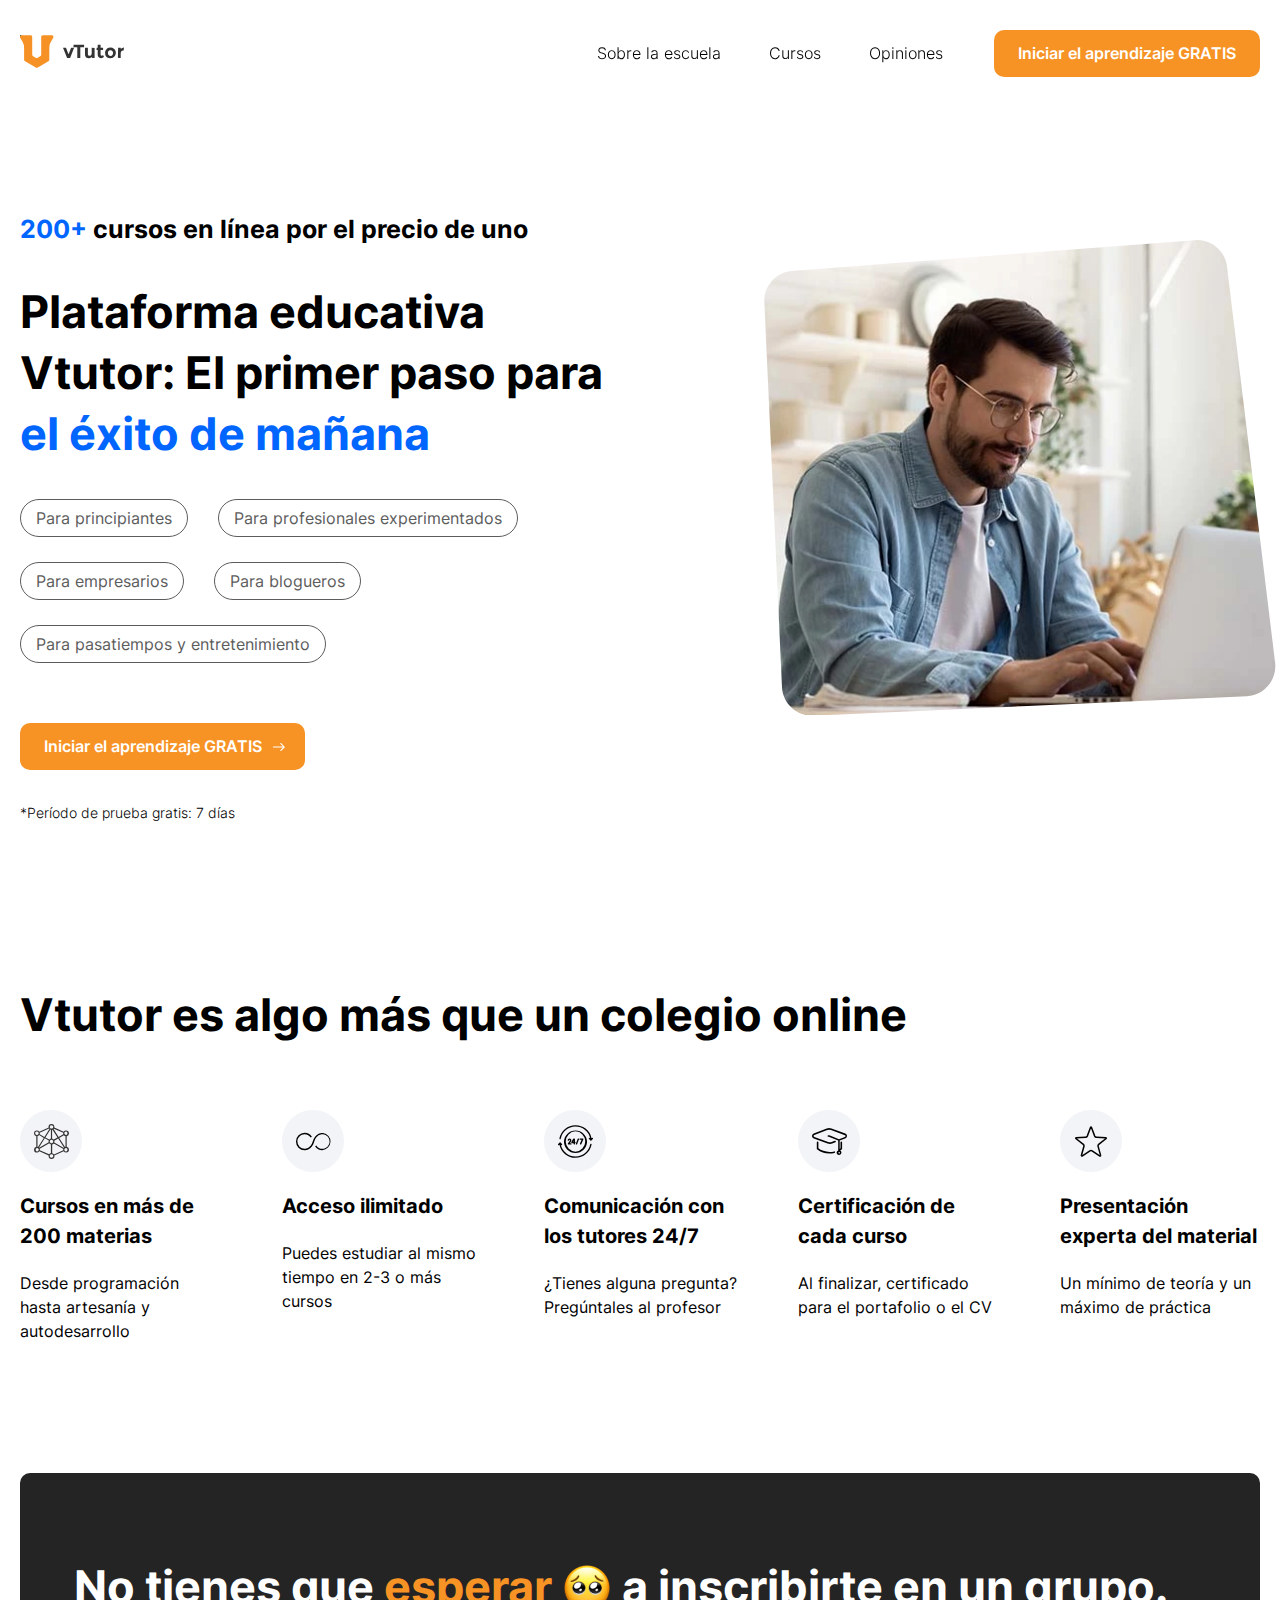
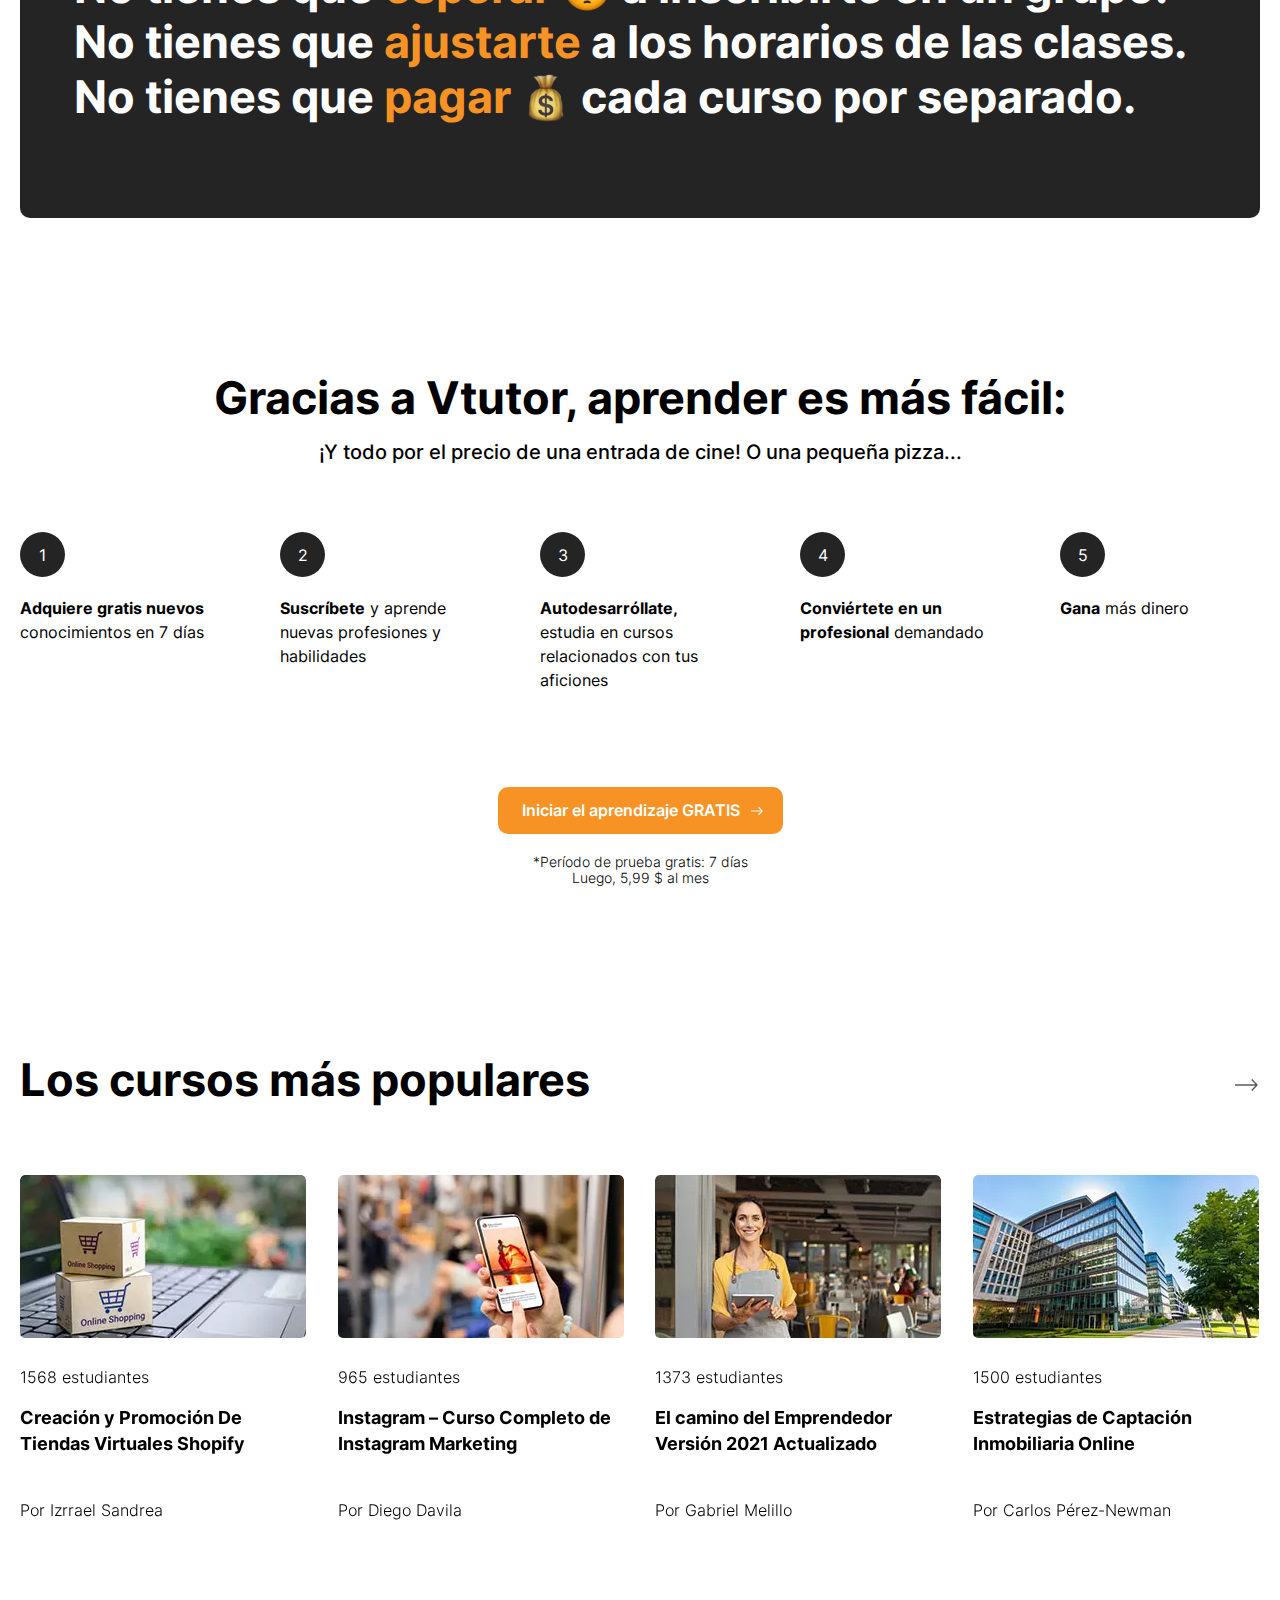
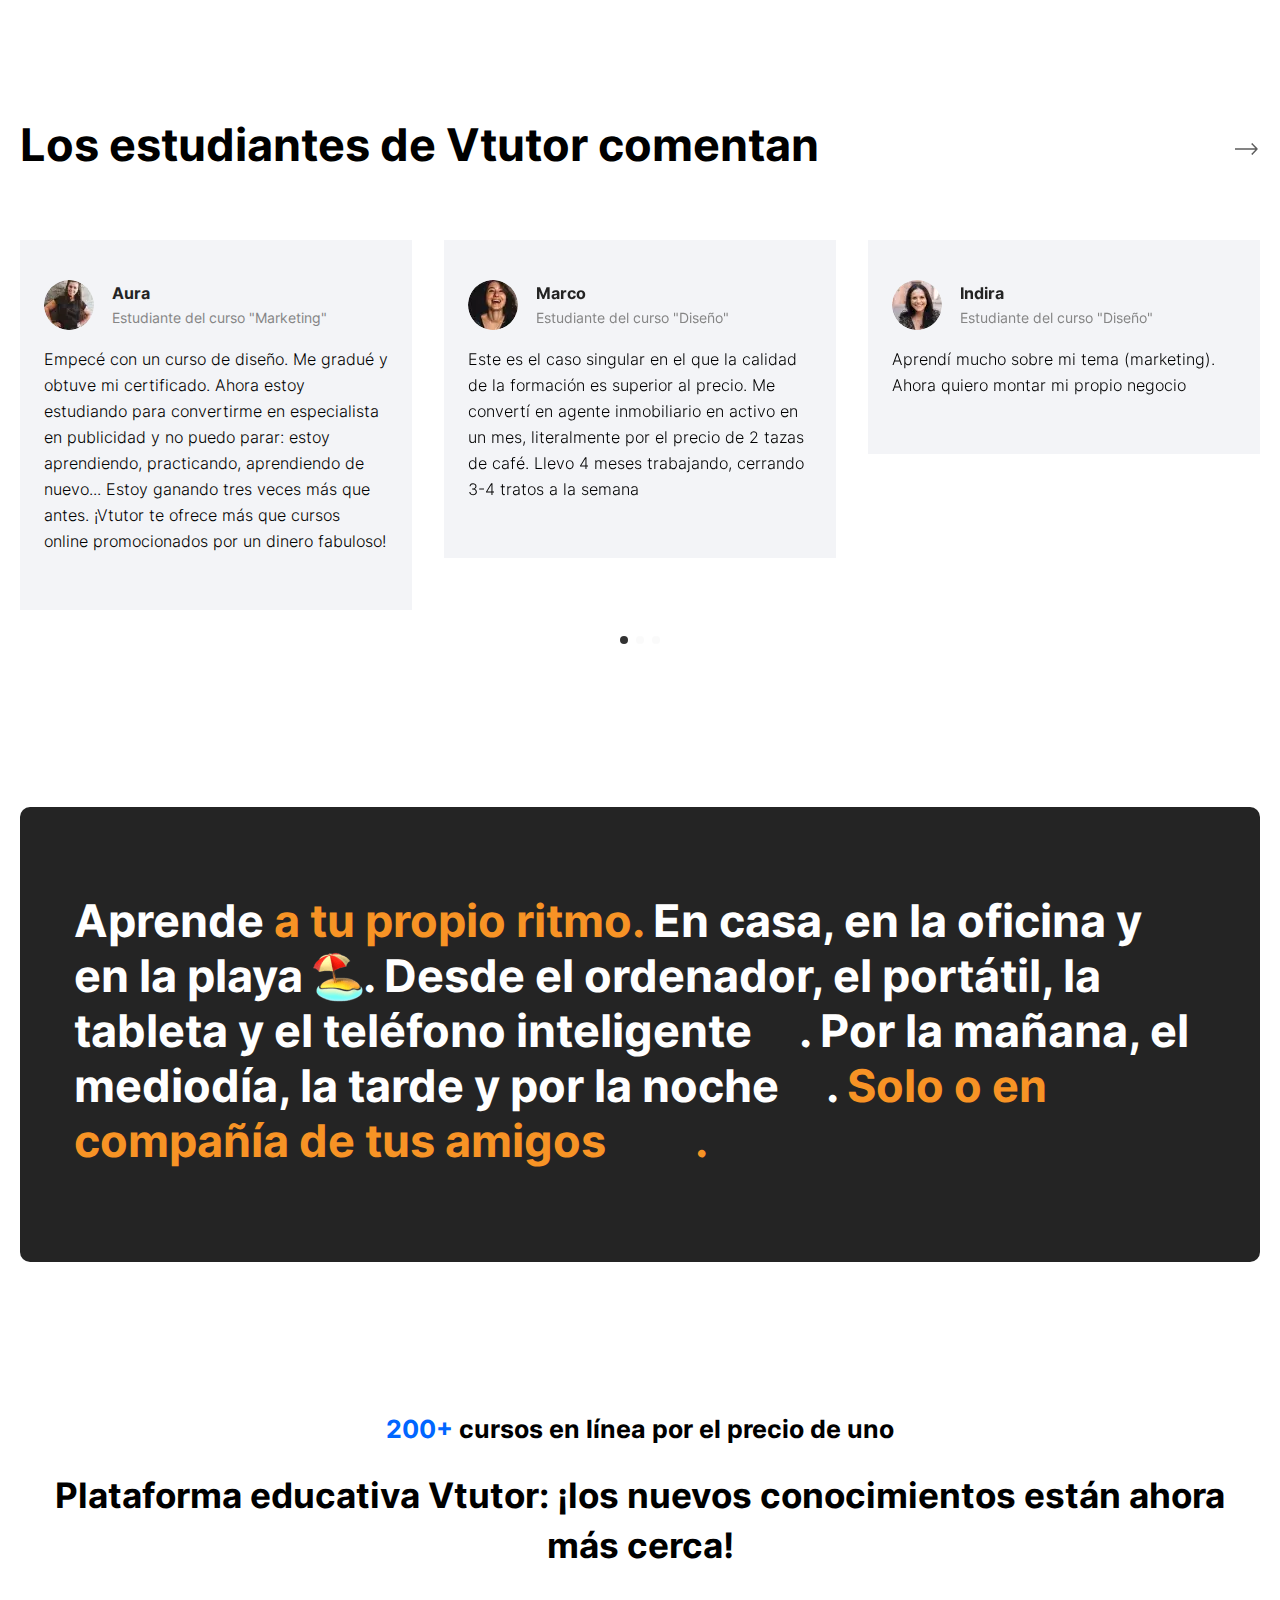
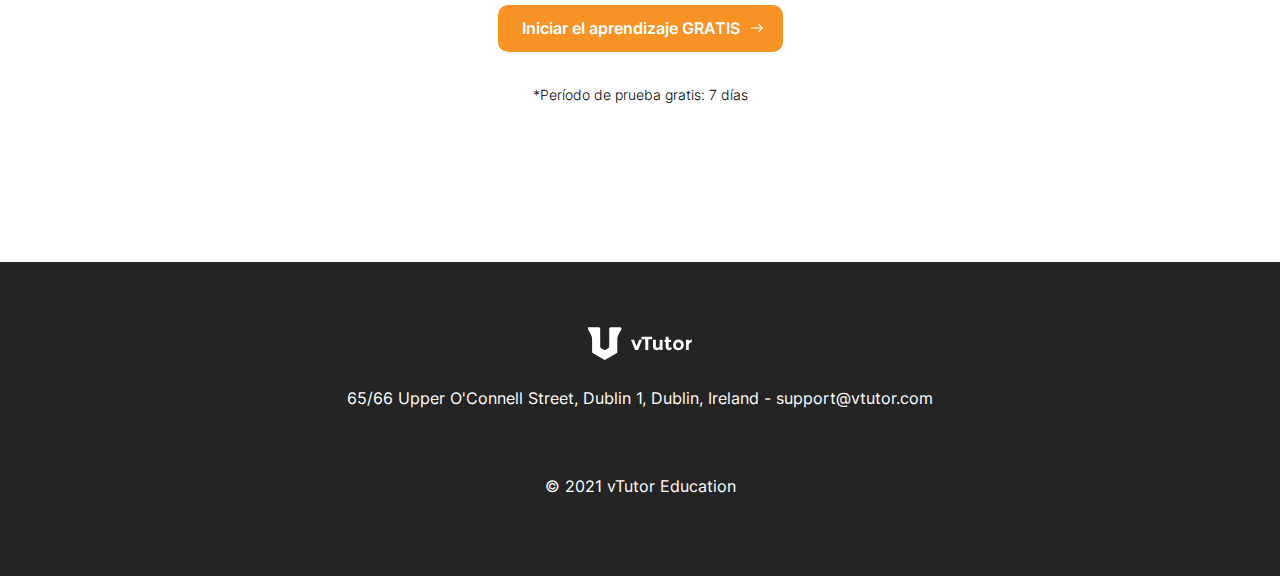
==== 2/index.html @ 97c4e92e "Landing page 2" ====
<!DOCTYPE html>
<html lang="es">

<head>
	<meta charset="UTF-8">
	<meta http-equiv="X-UA-Compatible" content="IE=edge">
	<meta name="viewport" content="width=device-width,initial-scale=1">
	<title>vTutor</title>
	<link rel="stylesheet" href="css/style.css">
</head>

<body>

	<!-- .page-header -->
	<header class="page-header">

		<div class="page-header__container container">

			<nav class="page-nav">

				<a href="/" aria-current="page">
					<svg version="1.1" id="Слой_1" xmlns="http://www.w3.org/2000/svg" x="0" y="0" viewBox="0 0 104 33"
						xml:space="preserve" width="104" height="33" aria-label="Logotipo de una empresa" role="img">
						<path class="symbol-logo"
							d="M32 .2c1.3.2 1.9 1.5 1.2 2.6l-2.8 5c-.6 1.2-1 2.6-1 4-.2 2.6 0 5.2-.1 7.7v5.3c0 .7-.3 1.2-.9 1.5L20 31.2l-2.3 1.3c-.6.4-1.3.4-1.9 0L5.1 26.3c-.6-.3-1-.8-1-1.5V12.9a12 12 0 00-1.7-6.4L0 2.5V1.4C.3.7.8.3 1.5.2h9.2c1 .1 1.5.8 1.5 1.7v17.7c0 .7.3 1.2.9 1.6l2.6 1.5c.7.4 1.4.4 2 0l2.8-1.6c.5-.3.7-.8.7-1.4V2c0-.9.6-1.6 1.6-1.7H32z">
						</path>
						<path d="M1.5.2C.8.2.3.7.1 1.4l-.1.2V0h1.5z"></path>
						<path d="M22.8.2H32h-9.2zM1.5.2h9.2-9.2z"></path>
						<path class="st4"
							d="M90.4 12.6c2.8 0 4.7 1.8 5.2 3.7 1.1 3.6-1.5 7-5.3 7-2.4-.2-4.1-1.2-5-3.4a5.3 5.3 0 015-7.3h.1zM93 18v-.7c-.3-1.2-1.1-2-2.2-2.1-1.1-.1-2 .4-2.6 1.4-.4 1-.4 2 0 3a2.5 2.5 0 004.4.2c.3-.6.4-1.1.4-1.8zm-21.3 3.9l-.4.4c-1 1.1-2.3 1.2-3.7.8-1.7-.5-2.6-1.8-2.6-3.7V13c0-.2 0-.2.2-.2h2.4c.2 0 .3 0 .3.2a459.4 459.4 0 000 6.2c.2.7.4 1.3 1.1 1.5a2 2 0 002-.5c.6-.5.7-1.2.7-1.9v-5.2c0-.3 0-.3.3-.3a64.5 64.5 0 002.6.2v9.8c0 .2 0 .3-.2.3a100.9 100.9 0 00-2.7-.3v-1z">
						</path>
						<path
							d="M57.3 17.7v-5.1c0-.2-.1-.3-.3-.3h-3.3c-.2 0-.3 0-.2-.2V10c0-.2 0-.3.2-.3h10.1c.2 0 .3 0 .3.3v2c0 .3-.1.3-.3.3h-3.2c-.3 0-.3 0-.3.3v10.2c0 .2 0 .3-.3.3h-2.5c-.2 0-.2 0-.2-.3v-5.1z">
						</path>
						<path class="st4"
							d="M48.6 19.1l.9-2.2 1.5-4 .3-.1h2.5c.3 0 .3 0 .2.2l-3.5 9-.4.9-.2.2h-2.6c-.2 0-.3-.1-.3-.3L43.5 14l-.4-1v-.2h2.7c.2 0 .2.1.3.2l1.8 4.7.6 1.5zM83 20l1 2v.1c-1.7 1.5-3.7 1.4-5 .4-1-.7-1.3-1.7-1.3-2.9v-4.5c0-.2 0-.2-.3-.2h-.7c-.2 0-.2 0-.2-.2a45.4 45.4 0 00.2-2l.7.1c.2 0 .3 0 .3-.3V10c0-.2 0-.3.2-.3h2.4c.2 0 .3 0 .3.3v2.6c0 .1 0 .2.2.2h2c.2 0 .3 0 .3.2v1.6c0 .2-.1.3-.3.3h-2c-.2 0-.2 0-.2.2v4.4c0 1 .8 1.5 1.7 1 .2 0 .3-.2.5-.3l.2-.2zm17.7-5.9a5 5 0 012.2-1.3c1-.3 1-.3 1 .6a90.8 90.8 0 00-.3 2h-.7c-1 0-1.6.8-2 1.7l-.2 1.6v4c0 .3 0 .4-.2.4a90.5 90.5 0 00-2.6-.3 1607.2 1607.2 0 00.2-10h2.4c.2 0 .3 0 .3.2v1.1z">
						</path>
					</svg>
				</a>

				<div class="page-nav__end">
					<ul class="page-nav__list hiddemd">
						<li class="page-nav__item"><a href="#">Sobre la escuela</a></li>
						<li class="page-nav__item"><a href="#">Cursos</a></li>
						<li class="page-nav__item"><a href="#">Opiniones</a></li>
					</ul><a href="#" class="btn">
						<span class="hiddemd">Iniciar el aprendizaje GRATIS</span>
						<span class="visiblemd">Estudiar gratis</span></a>
				</div>

			</nav>

		</div>

	</header>
	<!-- /.page-header -->

	<main>

		<!-- .header -->
		<section class="header">

			<div class="container">

				<p class="header__promo"><span class="info">200+</span> cursos en línea por el precio de uno</p>
				<h1>Plataforma educativa Vtutor: El primer paso para <span class="info">el éxito de mañana</span></h1>

				<div class="text-center student-wrap">

					<picture>
						<source media="(min-width: 990px)" srcset="img/header-man@desktop.webp, img/header-man@desktop@2x.webp 2x"
							type="image/webp">
						<source media="(min-width: 990px)" srcset="img/header-man@desktop.jpg, img/header-man@desktop@2x.jpg 2x">

						<source srcset="img/header-man.webp, img/header-man@2x.webp 2x" type="image/webp">
						<img src="img/header-man.jpg" srcset="img/header-man.jpg, img/header-man@2x.jpg 2x"
							alt="Estudiante con un portátil"
							class="student-img">

					</picture>
				</div>

				<div class="header__for-whom">

					<span>Para principiantes</span> <span>Para profesionales experimentados</span> <span>Para empresarios</span>
					<span>Para blogueros</span> <span>Para pasatiempos y entretenimiento</span>
				</div>

				<div class="text-center header__btn-wrap">
					<a href="#" class="header__btn btn btn--icon">Iniciar el aprendizaje GRATIS</a>
				</div>

				<p class="notes">*Período de prueba gratis: 7 días</p>

			</div>

		</section>
		<!-- /.header -->

		<!-- .advantages -->
		<section class="advantages">

			<div class="container">

				<h2>Vtutor es algo más que un colegio online</h2>

				<ul class="advantages__list">

					<li class="advantages__item advantages__item--cours">
						<h3>Cursos en más de 200 materias</h3>
						<p>Desde programación hasta artesanía y autodesarrollo</p>
					</li>

					<li class="advantages__item advantages__item--unlimited">
						<h3>Acceso ilimitado</h3>
						<p>Puedes estudiar al mismo tiempo en 2-3 o más cursos</p>
					</li>

					<li class="advantages__item advantages__item--open">
						<h3>Comunicación con los tutores 24/7</h3>
						<p>¿Tienes alguna pregunta? Pregúntales al profesor</p>
					</li>

					<li class="advantages__item advantages__item--mortarboard">
						<h3>Certificación de cada curso</h3>
						<p>Al finalizar, certificado para el portafolio o el CV</p>
					</li>

					<li class="advantages__item advantages__item--star">
						<h3>Presentación experta del material</h3>
						<p>Un mínimo de teoría y un máximo de práctica</p>
					</li>

				</ul>

				<div class="block-dark-brand">
					<p>No tienes que <span class="brand">esperar</span> <img loading="lazy" src="img/emoji.png" alt="Emoticono triste"
							width="28"
							height="28"> a inscribirte en un grupo. No tienes que <span class="brand">ajustarte</span> a los horarios de las
							clases. No tienes que <span
							class="brand">pagar</span> <img loading="lazy" src="img/emoji1.png" alt="Bolsita de dinero" width="28"
								height="28">
						cada curso por separado.</p>
				</div>

			</div>

		</section>
		<!-- /.advantages -->

		<!-- .opportunities -->
		<section class="opportunities">

			<div class="container">

				<h2 class="opportunities__title">Gracias a Vtutor, aprender es más fácil:</h2>
				<p class="opportunities__subtitle">¡Y todo por el precio de una entrada de cine! O una pequeña pizza...</p>

				<ol class="opportunities__list">

					<li class="opportunities__item">
						<p><b>Adquiere gratis nuevos</b> conocimientos en 7 días</p>
					</li>

					<li class="opportunities__item">
						<p><b>Suscríbete</b> y aprende nuevas profesiones y habilidades</p>
					</li>

					<li class="opportunities__item">
						<p><b>Autodesarróllate,</b> estudia en cursos relacionados con tus aficiones</p>
					</li>

					<li class="opportunities__item">
						<p><b>Conviértete en un profesional</b> demandado</p>
					</li>

					<li class="opportunities__item">
						<p><b>Gana</b> más dinero</p>
					</li>
				</ol>
				<div class="text-center"><a href="#" class="opportunities__btn btn btn--icon">Iniciar el aprendizaje GRATIS</a>
				</div>
				<p class="notes">*Período de prueba gratis: 7 días<br>Luego, 5,99 $ al mes</p>

			</div>

		</section>
		<!-- /.opportunities -->

		<!-- .top-course -->
		<section class="top-course">

			<div class="top-course__container container">

				<h2>Los cursos más populares</h2>

				<!-- .swiper -->
				<div class="swiper swiper-course">

					<div class="swiper-navigation">
						<button class="swiper-button swiper-button-prev"></button>
						<button class="swiper-button swiper-button-next"></button>
					</div>
					<!-- .top-course__list -->

					<ol class="top-course__list swiper-wrapper">

						<li class="top-course__item swiper-slide">
							<a class="tot-cource-link" href="#">
								<picture>
									<source media="(min-width: 768px)" srcset="img/img-4@desktop.webp, img/img-4@desktop@2x.webp 2x" type="image/webp">
									<source media="(min-width: 768px)" srcset="img/img-4@desktop.jpg, img/img-4@desktop@2x.jpg 2x">
									<source srcset="img/img-4.webp, img/img-4@2x.webp 2x" type="image/webp"><img loading="lazy" src="img/img-4.jpg"
										srcset="img/img-4.jpg, img/img-4@2x.jpg 2x" alt="Cajas diminutas en un portátil" width="264" height="163">
									</picture>
							</a>
							<p class="top-course__count-student">1568 estudiantes</p>
							<h3>Creación y Promoción De Tiendas Virtuales Shopify</h3>
							<p class="top-course__author-course">Por Izrrael Sandrea</p>
						</li>

						<li class="top-course__item swiper-slide">
							<a class="tot-cource-link" href="#">
								<picture>
									<source media="(min-width: 768px)" srcset="img/img-3@desktop.webp, img/img-3@desktop@2x.webp 2x"
										type="image/webp">
									<source media="(min-width: 768px)" srcset="img/img-3@desktop.jpg, img/img-3@desktop@2x.jpg 2x">
									<source srcset="img/img-3.webp" type="image/webp"><img loading="lazy" src="img/img-3.jpg"
										srcset="img/img-3.jpg, img/img-3@2x.jpg 2x" alt="Instagram en un móvil" width="264" height="163">
								</picture>
							</a>
							<p class="top-course__count-student">965 estudiantes</p>
							<h3>Instagram – Curso Completo de Instagram Marketing</h3>
							<p class="top-course__author-course">Por Diego Davila</p>
						</li>

						<li class="top-course__item swiper-slide">
							<a class="tot-cource-link" href="#">
								<picture>
									<source media="(min-width: 768px)" srcset="img/img-2@desktop.webp, img/img-2@desktop@2x.webp 2x"
										type="image/webp">
									<source media="(min-width: 768px)" srcset="img/img-2@desktop.jpg, img/img-2@desktop@2x.jpg 2x">
									<source srcset="img/img-2.webp, img/img-2@2x.webp 2x" type="image/webp"><img loading="lazy"
										src="img/img-2.jpg" srcset="img/img-2.jpg, img/img-2@2x.jpg 2x" alt="Chica empresaria en Cafe"
										width="264" height="163"></picture>
							</a>
							<p class="top-course__count-student">1373 estudiantes</p>
							<h3>El camino del Emprendedor Versión 2021 Actualizado</h3>
							<p class="top-course__author-course">Por Gabriel Melillo</p>
						</li>

						<li class="top-course__item swiper-slide">
							<a class="tot-cource-link" href="#">
								<picture>
									<source media="(min-width: 768px)" srcset="img/img-1@desktop.webp, img/img-1@desktop@2x.webp 2x"
										type="image/webp">
									<source media="(min-width: 768px)" srcset="img/img-1@desktop.jpg, img/img-1@desktop@2x.jpg 2x">
									<source srcset="img/img-1.webp, img/img-1@2x.webp 2x" type="image/webp"><img loading="lazy"
										src="img/img-1.jpg" srcset="img/img-1.jpg, img/img-1@2x.jpg 2x" alt="Varios edificios" width="264"
										height="163"></picture>
							</a>
							<p class="top-course__count-student">1500 estudiantes</p>
							<h3>Estrategias de Captación Inmobiliaria Online</h3>
							<p class="top-course__author-course">Por Carlos Pérez-Newman</p>
						</li>

						<li class="top-course__item swiper-slide">
							<a class="tot-cource-link" href="#">
								<picture>
									<source media="(min-width: 768px)" srcset="img/img-5@desktop.webp, img/img-5@desktop@2x.webp 2x"
										type="image/webp">
									<source media="(min-width: 768px)" srcset="img/img-5@desktop.jpg, img/img-5@desktop@2x.jpg 2x">
									<source srcset="img/img-5.webp, img/img-5@2x.webp 2x" type="image/webp"><img loading="lazy"
										src="img/img-5.jpg" srcset="img/img-5.jpg, img/img-5@2x.jpg 2x" alt="gráficos en manos del maestro"
										width="264" height="163"></picture>
							</a>
							<p class="top-course__count-student">480 estudiantes</p>
							<h3>Master en Marketing Digital – Más de 200 Lecciones en Video</h3>
							<p class="top-course__author-course">Por Diego Davila</p>
						</li>

						<li class="top-course__item swiper-slide">
							<a class="tot-cource-link" href="#">
								<picture>
									<source media="(min-width: 768px)" srcset="img/img-6@desktop.webp, img/img-6@desktop@2x.webp 2x"
										type="image/webp">
									<source media="(min-width: 768px)" srcset="img/img-6@desktop.jpg, img/img-6@desktop@2x.jpg 2x">
									<source srcset="img/img-6.webp, img/img-6@2x.webp 2x" type="image/webp"><img loading="lazy"
										src="img/img-6.jpg" srcset="img/img-6.jpg, img/img-6@2x.jpg 2x" alt="Carrito de compras en miniatura en el
										portátil" width="264" height="163"></picture>
							</a>
							<p class="top-course__count-student">1302 estudiantes</p>
							<h3>Academia continua de comercio electrónico</h3>
							<p class="top-course__author-course">Por Izrrael Sandrea</p>
						</li>

						<li class="top-course__item swiper-slide">
							<a class="tot-cource-link" href="#">
								<picture>
									<source media="(min-width: 768px)" srcset="img/img-7@desktop.webp, img/img-7@desktop@2x.webp 2x"
										type="image/webp">
									<source media="(min-width: 768px)" srcset="img/img-7@desktop.jpg, img/img-7@desktop@2x.jpg 2x">
									<source srcset="img/img-7.webp, img/img-7@2x.webp 2x" type="image/webp"><img loading="lazy"
										src="img/img-7.jpg" srcset="img/img-7.jpg, img/img-7@2x.jpg 2x" alt="Hermosa cabaña" width="264" height="163">
										</picture>
							</a>
							<p class="top-course__count-student">208 estudiantes</p>
							<h3>Cómo aumentar tu productividad inmobiliaria</h3>
							<p class="top-course__author-course">Por Cesar Sánchez Veytia</p>
						</li>

						<li class="top-course__item swiper-slide">
							<a class="tot-cource-link" href="#">
								<picture>
									<source media="(min-width: 768px)" srcset="img/img-8@desktop.webp, img/img-8@desktop@2x.webp 2x"
										type="image/webp">
									<source media="(min-width: 768px)" srcset="img/img-8@desktop.jpg, img/img-8@desktop@2x.jpg 2x">
									<source srcset="img/img-8.webp, img/img-8@2x.webp 2x" type="image/webp"><img loading="lazy"
										src="img/img-8.jpg" srcset="img/img-8.jpg, img/img-8@2x.jpg 2x" alt="Blogger delante de la cámara" width="264"
										height="163"></picture>
							</a>
							<p class="top-course__count-student">366 estudiantes</p>
							<h3>Cómo convertirse en un influencer de Instagram y YouTube</h3>
							<p class="top-course__author-course">Por Tatiana Uribe Montoya</p>
						</li>

						<li class="top-course__item swiper-slide">
							<a class="tot-cource-link" href="#">
								<picture>
									<source media="(min-width: 768px)" srcset="img/img-9@desktop.webp, img/img-9@desktop@2x.webp 2x"
										type="image/webp">
									<source media="(min-width: 768px)" srcset="img/img-9@desktop.jpg, img/img-9@desktop@2x.jpg 2x">
									<source srcset="img/img-9.webp, img/img-9@2x.webp 2x" type="image/webp"><img loading="lazy"
										src="img/img-9.jpg" srcset="img/img-9.jpg, img/img-9@2x.jpg 2x" alt="Profesor frente a los estudiantes"
										width="264" height="163"></picture>
							</a>
							<p class="top-course__count-student">114 estudiantes</p>
							<h3>Estrategias Educativas para las nuevas Generaciones</h3>
							<p class="top-course__author-course">Por Isaac Burguette</p>
						</li>

						<li class="top-course__item swiper-slide">
							<a class="tot-cource-link" href="#">
								<picture>
									<source media="(min-width: 768px)" srcset="img/img-10@desktop.webp, img/img-10@desktop@2x.webp 2x"
										type="image/webp">
									<source media="(min-width: 768px)" srcset="img/img-10@desktop.jpg, img/img-10@desktop@2x.jpg 2x">
									<source srcset="img/img-10.webp, img/img-10@2x.webp 2x" type="image/webp"><img loading="lazy"
										src="img/img-10.jpg" srcset="img/img-10.jpg, img/img-10@2x.jpg 2x" alt="Chica se cubre la cara con el logotipo
										de whatsapp" width="264" height="163"></picture>
							</a>
							<p class="top-course__count-student">310 estudiantes</p>
							<h3>Neuroventas Aplicadas a Whatsapp – Venta Inteligente</h3>
							<p class="top-course__author-course">Por Marcos Benvenutto</p>
						</li>

					</ol>
					<!-- /.top-course__list -->

				</div>
				<!-- /.swiper -->

			</div>
		</section>
		<!-- /.top-course -->

		<!-- .comments -->
		<section class="comments">

			<div class="comments-container container">

				<h2>Los estudiantes de Vtutor comentan</h2>

				<!-- .swiper -->
				<div class="swiper swiper-comments">

					<div class="swiper-navigation">
						<button class="swiper-button swiper-button-prev"></button>
						<button class="swiper-button swiper-button-next"></button>
					</div>
					<!-- .cdivents__list -->

					<ul class="comments__list swiper-wrapper">

						<li class="comments__item swiper-slide">
							<picture>
								<source srcset="img/ava-3.webp, img/ava-3@2x.webp 2x" type="image/webp"><img loading="lazy"
									src="img/ava-3.jpg" srcset="img/ava-3.jpg, img/ava-3@2x.jpg 2x" alt="Imagen de perfil de Aura" width="50"
									height="50"></picture>
							<div class="comments__author">Aura</div>
							<div class="comments__course">Estudiante del curso "Marketing"</div>
							<p>Empecé con un curso de diseño. Me gradué y obtuve mi certificado. Ahora estoy estudiando para convertirme en
								especialista en publicidad y no puedo parar: estoy aprendiendo, practicando, aprendiendo de nuevo... Estoy
								ganando tres veces más que antes. ¡Vtutor te ofrece más que cursos online promocionados por un dinero fabuloso!
							</p>
						</li>

						<li class="comments__item swiper-slide">
							<picture>
								<source srcset="img/ava-2.webp, img/ava-2@2x.webp 2x" type="image/webp"><img loading="lazy"
									src="img/ava-2.jpg" srcset="img/ava-2.jpg, img/ava-2@2x.jpg 2x" alt="Imagen de perfil de Marco" width="50"
									height="50"></picture>
							<div class="comments__author">Marco</div>
							<div class="comments__course">Estudiante del curso "Diseño"</div>
							<p>Este es el caso singular en el que la calidad de la formación es superior al precio. Me convertí en agente
								inmobiliario en activo en un mes, literalmente por el precio de 2 tazas de café. Llevo 4 meses trabajando,
								cerrando 3-4 tratos a la semana</p>
						</li>

						<li class="comments__item swiper-slide">
							<picture>
								<source srcset="img/ava-1.webp, img/ava-1@2x.webp 2x" type="image/webp"><img loading="lazy"
									src="img/ava-1.jpg" srcset="img/ava-1.jpg, img/ava-1@2x.jpg 2x" alt="Imagen de perfil de Indira" width="50"
									height="50"></picture>
							<div class="comments__author">Indira</div>
							<div class="comments__course">Estudiante del curso "Diseño"</div>
							<p>Aprendí mucho sobre mi tema (marketing). Ahora quiero montar mi propio negocio</p>
						</li>

						<li class="comments__item swiper-slide">
							<picture>
								<source srcset="img/ava-4.webp, img/ava-4@2x.webp 2x" type="image/webp"><img loading="lazy"
									src="img/ava-4.jpg" srcset="img/ava-4.jpg, img/ava-1@2x.jpg 2x" alt="Imagen de perfil de Jessica" width="50"
									height="50"></picture>
							<div class="comments__author">Jessica</div>
							<div class="comments__course">Estudiante del curso "Marketing"</div>
							<p>Una presentación muy entretenida del material. ¡He escuchado hasta el final! En la práctica era aún más fácil</p>
						</li>

						<li class="comments__item swiper-slide">
							<picture>
								<source srcset="img/ava-5.webp, img/ava-5@2x.webp 2x" type="image/webp"><img loading="lazy"
									src="img/ava-5.jpg" srcset="img/ava-5.jpg, img/ava-5@2x.jpg 2x" alt="Imagen de perfil de Enrique" width="50"
									height="50"></picture>
							<div class="comments__author">Enrique</div>
							<div class="comments__course">Estudiante del curso "Marketing"</div>
							<p>Estoy muy contento de haber adquirido unos conocimientos tan valiosos en un formato tan accesible.</p>
						</li>

					</ul>
					<!-- /.comments__list -->

					<div class="swiper-pagination"></div>

				</div>
				<!-- .swiper -->

			</div>
		</section>
		<!-- /.comments -->

		<!-- section -->
		<section>

			<div class="container">

				<div class="block-dark-brand">

					<p>
						Aprende
						<span class="brand">a tu propio ritmo.</span>
						En casa, en la oficina y en la playa <img src="img/emoji2.png" alt="Playa con una sombrilla" width="28"
							height="38">.
						Desde el ordenador, el portátil, la tableta y el teléfono inteligente <img loading="lazy" src="img/emoji3.png"
							alt="Smartphone" width="28" height="38">.
						Por la mañana, el mediodía, la tarde y por la noche <img loading="lazy" src="img/emoji4.jpg" alt="Ciudad de noche"
							width="28" height="38">.
						<span class="brand">Solo o en compañía de tus amigos <img loading="lazy" src="img/emoji5.png"
								alt="Dos hombrecillos"
								width="44" height="28">.</span>
					</p>
				</div>

			</div>

		</section>
		<!-- /section -->

		<!-- .footer -->
		<section class="footer">

			<div class="container">

				<p class="footer__subtitle"><span class="info">200+</span> cursos en línea por el precio de uno</p>
				<h2 class="footer__title">Plataforma educativa Vtutor: ¡los nuevos conocimientos están ahora más cerca!</h2>
				<div class="text-center"><a href="#" class="footer__btn btn btn--icon">Iniciar el aprendizaje GRATIS</a></div>
				<p class="notes">*Período de prueba gratis: 7 días</p>

			</div>

		</section>
		<!-- /.footer -->

	</main>

	<!-- .footer-page -->
	<footer class="footer-page">

		<div class="container">

			<a href="/" aria-current="page">
				<svg version="1.1" id="Слой_1" xmlns="http://www.w3.org/2000/svg" x="0" y="0" viewBox="0 0 104 33"
					xml:space="preserve" width="104" height="33" aria-label="Logotipo de una empresa" role="img">
					<path class="symbol-logo"
						d="M32 .2c1.3.2 1.9 1.5 1.2 2.6l-2.8 5c-.6 1.2-1 2.6-1 4-.2 2.6 0 5.2-.1 7.7v5.3c0 .7-.3 1.2-.9 1.5L20 31.2l-2.3 1.3c-.6.4-1.3.4-1.9 0L5.1 26.3c-.6-.3-1-.8-1-1.5V12.9a12 12 0 00-1.7-6.4L0 2.5V1.4C.3.7.8.3 1.5.2h9.2c1 .1 1.5.8 1.5 1.7v17.7c0 .7.3 1.2.9 1.6l2.6 1.5c.7.4 1.4.4 2 0l2.8-1.6c.5-.3.7-.8.7-1.4V2c0-.9.6-1.6 1.6-1.7H32z">
					</path>
					<path d="M1.5.2C.8.2.3.7.1 1.4l-.1.2V0h1.5z"></path>
					<path d="M22.8.2H32h-9.2zM1.5.2h9.2-9.2z"></path>
					<path class="st4"
						d="M90.4 12.6c2.8 0 4.7 1.8 5.2 3.7 1.1 3.6-1.5 7-5.3 7-2.4-.2-4.1-1.2-5-3.4a5.3 5.3 0 015-7.3h.1zM93 18v-.7c-.3-1.2-1.1-2-2.2-2.1-1.1-.1-2 .4-2.6 1.4-.4 1-.4 2 0 3a2.5 2.5 0 004.4.2c.3-.6.4-1.1.4-1.8zm-21.3 3.9l-.4.4c-1 1.1-2.3 1.2-3.7.8-1.7-.5-2.6-1.8-2.6-3.7V13c0-.2 0-.2.2-.2h2.4c.2 0 .3 0 .3.2a459.4 459.4 0 000 6.2c.2.7.4 1.3 1.1 1.5a2 2 0 002-.5c.6-.5.7-1.2.7-1.9v-5.2c0-.3 0-.3.3-.3a64.5 64.5 0 002.6.2v9.8c0 .2 0 .3-.2.3a100.9 100.9 0 00-2.7-.3v-1z">
					</path>
					<path
						d="M57.3 17.7v-5.1c0-.2-.1-.3-.3-.3h-3.3c-.2 0-.3 0-.2-.2V10c0-.2 0-.3.2-.3h10.1c.2 0 .3 0 .3.3v2c0 .3-.1.3-.3.3h-3.2c-.3 0-.3 0-.3.3v10.2c0 .2 0 .3-.3.3h-2.5c-.2 0-.2 0-.2-.3v-5.1z">
					</path>
					<path class="st4"
						d="M48.6 19.1l.9-2.2 1.5-4 .3-.1h2.5c.3 0 .3 0 .2.2l-3.5 9-.4.9-.2.2h-2.6c-.2 0-.3-.1-.3-.3L43.5 14l-.4-1v-.2h2.7c.2 0 .2.1.3.2l1.8 4.7.6 1.5zM83 20l1 2v.1c-1.7 1.5-3.7 1.4-5 .4-1-.7-1.3-1.7-1.3-2.9v-4.5c0-.2 0-.2-.3-.2h-.7c-.2 0-.2 0-.2-.2a45.4 45.4 0 00.2-2l.7.1c.2 0 .3 0 .3-.3V10c0-.2 0-.3.2-.3h2.4c.2 0 .3 0 .3.3v2.6c0 .1 0 .2.2.2h2c.2 0 .3 0 .3.2v1.6c0 .2-.1.3-.3.3h-2c-.2 0-.2 0-.2.2v4.4c0 1 .8 1.5 1.7 1 .2 0 .3-.2.5-.3l.2-.2zm17.7-5.9a5 5 0 012.2-1.3c1-.3 1-.3 1 .6a90.8 90.8 0 00-.3 2h-.7c-1 0-1.6.8-2 1.7l-.2 1.6v4c0 .3 0 .4-.2.4a90.5 90.5 0 00-2.6-.3 1607.2 1607.2 0 00.2-10h2.4c.2 0 .3 0 .3.2v1.1z">
					</path>
				</svg></a>

			<p>65/66 Upper O'Connell Street, Dublin 1, Dublin, Ireland - support@vtutor.com</p>

			<!-- .soc-list -->
			<ul class="soc-list">
				<li class="soc-item"><a href="#"><img loading="lazy" src="./img/soc-tweet.svg" alt="Twitter"></a></li>
				<li class="soc-item"><a href="#"><img loading="lazy" src="./img/soc-inst.svg" alt="instagram"></a></li>
				<li class="soc-item"><a href="#"><img loading="lazy" src="./img/soc-youtube.svg" alt="youtube"></a></li>
				<li class="soc-item"><a href="#"><img loading="lazy" src="./img/soc-facebook.svg" alt="Facebook"></a></li>
			</ul>
			<!-- /.soc-list -->

			<p>© 2021 vTutor Education</p>

		</div>

	</footer>
	<!-- /.footer-page -->

	<script>
		;
		(function (resourceUrls) {
			var supportedAssets = {
				js: {
					tag: "script",
					source: "src",
					appendTo: document.body
				},
				css: {
					tag: "link",
					source: "href",
					appendTo: document.head,

					extra: function (element) {
						element.rel = "stylesheet";
					}
				},
				get font() {
					return this.css;
				}
			};

			function loader(type, item, loadNext) {
				var element,
					asset = supportedAssets[type],
					isObject = typeof item !== "string",
					onLoaded;

				if (isObject) {
					onLoaded = item.onLoaded;
					item = item.url;
				}

				element = document.createElement(asset.tag);
				element[asset.source] = item;
				element.onload = function () {
					if (onLoaded) {
						onLoaded(item);
					}

					loadNext();
				};

				if (asset.extra) {
					asset.extra(element);
				}

				asset.appendTo.appendChild(element);
			}

			function resolveResourceType(item) {
				if (typeof item !== "string") {
					item = item.type || item.url;
				}

				return item.split(".").pop();
			}

			function loadResourceQueue(resourceQueue) {
				if (!resourceQueue.length) {
					return resourceQueue;
				}

				if (resolveResourceType(resourceQueue[0]) in supportedAssets) {
					loader(resolveResourceType(resourceQueue[0]), resourceQueue.shift(), function () {
						loadResourceQueue(resourceQueue)
					});
				} else {
					console.log("Unsupported resource type:", resourceQueue.shift());
					loadResourceQueue(resourceQueue);
				}
			}

			window.onload = function () {
				loadResourceQueue(resourceUrls);
			};
		})([
			'css/fonts.css',
			'css/backgraund-svg.css',
			'css/swiper-bundle.min.css',

			'js/swiper-bundle.min.js',
			'js/main.min.js',
		]);
	</script>

	<script src="js/picturefill.js" async=""></script>

</body>

</html>
---- 2/css/style.css ----
html{line-height:1.15;-webkit-text-size-adjust:100%}body{margin:0;padding:0;font-family:'Inter',Arial,Helvetica,sans-serif;height:100%}details,main{display:block}h1{margin:0;font-weight:700;font-size:35px;line-height:1.4em}hr{-webkit-box-sizing:content-box;box-sizing:content-box;height:0;overflow:visible}code,kbd,pre,samp{font-family:monospace,monospace;font-size:1em}a{background-color:transparent}abbr[title]{border-bottom:none;-webkit-text-decoration:underline dotted;text-decoration:underline dotted}b,strong{font-weight:bolder}small{font-size:80%}sub,sup{font-size:75%;line-height:0;position:relative;vertical-align:baseline}sub{bottom:-.25em}sup{top:-.5em}img{border-style:none;max-width:100%}button,input,optgroup,select,textarea{font-family:inherit;font-size:100%;line-height:1.15;margin:0}button,input{overflow:visible}button,select{text-transform:none}[type=button],[type=reset],[type=submit],button{-webkit-appearance:button}[type=button]::-moz-focus-inner,[type=reset]::-moz-focus-inner,[type=submit]::-moz-focus-inner,button::-moz-focus-inner{border-style:none;padding:0}[type=button]:-moz-focusring,[type=reset]:-moz-focusring,[type=submit]:-moz-focusring,button:-moz-focusring{outline:1px dotted ButtonText}fieldset{padding:.35em .75em .625em}legend{color:inherit;display:table;max-width:100%;white-space:normal}progress{vertical-align:baseline}textarea{overflow:auto}[type=checkbox],[type=radio],legend{-webkit-box-sizing:border-box;box-sizing:border-box;padding:0}[type=number]::-webkit-inner-spin-button,[type=number]::-webkit-outer-spin-button{height:auto}[type=search]{-webkit-appearance:textfield;outline-offset:-2px}[type=search]::-webkit-search-decoration{-webkit-appearance:none}::-webkit-file-upload-button{-webkit-appearance:button;font:inherit}summary{display:list-item}[hidden],template{display:none}.visually-hidden{position:absolute;width:0;height:0;padding:0;margin:0;border:0;overflow:hidden}section{padding:43px 0}.container{position:relative;max-width:1272px;margin:0 auto;padding-left:16px;padding-right:16px;-webkit-box-sizing:border-box;box-sizing:border-box}.text-center{text-align:center}.info{color:#06f}.notes,h2{margin-top:0}.notes{font-weight:300;font-size:14px;line-height:16px;text-align:center}h2{margin-bottom:1em;font-weight:700;font-size:30px;line-height:40px}.brand{color:#f79325}.page-nav{display:-webkit-box;display:-ms-flexbox;display:flex;-webkit-box-pack:justify;-ms-flex-pack:justify;justify-content:space-between;-webkit-box-align:center;-ms-flex-align:center;align-items:center}.btn{display:inline-block;padding:15px 24px 16px;-webkit-box-sizing:border-box;box-sizing:border-box;background-color:#f79325;border-radius:10px;color:#fff;text-decoration:none;font-size:16px;font-weight:600;line-height:16px}.btn::first-letter{text-transform:uppercase}.btn--icon{position:relative;padding-right:43px;text-align:center}.btn--icon::after{display:block;content:'';width:12px;height:9px;background-size:100% auto;background-repeat:no-repeat;background-position:center;position:absolute;right:20px;top:50%;-webkit-transform:translateY(-50%);-ms-transform:translateY(-50%);transform:translateY(-50%)}.btn{outline:0;-webkit-transition:background .2s ease-in-out;-o-transition:background .2s ease-in-out;transition:background .2s ease-in-out}.btn:hover{background-color:#ffa33f}.btn:active,.btn:focus{background-color:#f08918}.page-header{position:-webkit-sticky;position:sticky;top:0;display:block;padding:30px 0;background-color:rgba(255,255,255,.95);z-index:2}.page-header svg{fill:#343434;-webkit-transition:fill .2s ease-in-out;-o-transition:fill .2s ease-in-out;transition:fill .2s ease-in-out}.footer-page a:hover svg,.page-header svg .symbol-logo{fill:#f69225}.page-header svg:hover{fill:#ffa33f}.page-nav__list,div.swiper .swiper-navigation{display:none}.header__promo{margin-top:0;margin-bottom:.92em;font-weight:700;font-size:25px;line-height:35px}.header__for-whom{margin-bottom:36px}.header__for-whom a,.header__for-whom span{display:inline-block;padding:6px;margin:0 14px 12px 0;border:1px solid #5c5c5c;-webkit-box-sizing:border-box;box-sizing:border-box;border-radius:50px;font-size:14px;line-height:22px;color:#5c5c5c;text-decoration:none}.header__btn{margin-bottom:.9em}.student-wrap{margin-left:-16px;margin-right:-16px}.student-img{width:319px;height:296px;margin-top:.52em;margin-bottom:18px;-webkit-mask-image:url(../img/header-mask.svg);mask-image:url(../img/header-mask.svg)}.advantages__list{padding:0;list-style:none;margin:0 0 100px}.advantages__item{position:relative;margin-bottom:30px;padding-left:84px}.advantages__item h3{margin:0;font-weight:700;font-size:16px;line-height:22px}.advantages__item p{margin-top:1em;margin-bottom:0;font-size:14px;line-height:20px}.advantages__item::before{display:block;content:'';width:60px;height:60px;border-radius:50%;background-color:#f3f4f7;background-position:center;background-repeat:no-repeat;position:absolute;left:0;top:0}.advantages__item--star::before{background-image:url("data:image/svg+xml;charset=UTF-8,%3csvg width='34' height='31' fill='none' xmlns='http://www.w3.org/2000/svg'%3e%3cpath d='M16.6 1.3a.5.5 0 0 1 .8 0l3.3 8.8a2 2 0 0 0 1.8 1.2l9.3.4a.5.5 0 0 1 .3.8l-7.4 5.9a2 2 0 0 0-.6 2l2.5 9a.5.5 0 0 1-.7.6l-7.8-5.2a2 2 0 0 0-2.2 0L8.1 30a.5.5 0 0 1-.7-.5l2.5-9a2 2 0 0 0-.6-2.1l-.5.6.5-.6-7.4-5.9a.5.5 0 0 1 .3-.8l9.3-.4a2 2 0 0 0 1.8-1.2l3.3-8.8z' stroke='%23000' stroke-width='1.5'/%3e%3c/svg%3e")}.block-dark-brand{background-color:#242424;padding:27px 19px 28px;border-radius:10px;color:#fff;font-weight:700;font-size:25px;line-height:35px}.block-dark-brand img{vertical-align:sub;height:28px;width:auto}.opportunities__title{text-align:center}.opportunities__subtitle{margin-top:0;font-weight:500;font-size:20px;line-height:30px;text-align:center}.opportunities__list{padding:0;list-style:none;counter-reset:section;margin:0 0 36px}.opportunities__list li::before{counter-increment:section;content:counter(section)}.opportunities__item{position:relative;padding-left:68px;padding-right:5px;min-height:45px;display:-webkit-box;display:-ms-flexbox;display:flex;-webkit-box-align:center;-ms-flex-align:center;align-items:center;font-size:16px;line-height:24px}.opportunities__item p{margin:0}.opportunities__item p b{font-weight:700}.opportunities__item:not(:last-child){margin-bottom:30px}.opportunities__item::before{position:absolute;top:0;left:0;width:45px;height:45px;display:-webkit-box;display:-ms-flexbox;display:flex;-webkit-box-align:center;-ms-flex-align:center;align-items:center;-webkit-box-pack:center;-ms-flex-pack:center;justify-content:center;background-color:#242424;border-radius:50%;color:#fff}.opportunities__btn{margin-bottom:.9em}.top-course__container{overflow:hidden;max-width:350px;margin:0 auto}.top-course__list{margin:0;padding:0;list-style:none}.top-course__item{-webkit-box-sizing:border-box;box-sizing:border-box}.top-course__item h3{margin-top:0;margin-bottom:40px;font-weight:700;font-size:18px;line-height:26px}.tot-cource-link{display:inline-block;border-radius:5px;overflow:hidden;margin-bottom:19px}.tot-cource-link img{width:264px;height:163px;border-radius:5px;-o-object-fit:cover;object-fit:cover;-webkit-transition:-webkit-transform .2s ease-in-out;-o-transition:transform .2s ease-in-out;transition:transform .2s ease-in-out;transition:transform .2s ease-in-out,-webkit-transform .2s ease-in-out}.tot-cource-link:hover img{-webkit-transform:scale(1.2);-ms-transform:scale(1.2);transform:scale(1.2)}.top-course__count-student{margin-bottom:15px}.top-course__author-course,.top-course__count-student{margin-top:0;font-weight:300;font-size:16px;line-height:26px}div.swiper-course{position:relative;margin:0;width:264px}div.swiper{overflow:visible}div.swiper .swiper-button-next.swiper-button-disabled,div.swiper .swiper-button-prev.swiper-button-disabled{opacity:0}.comments__list{margin:0;list-style:none;padding:0 0 47px}.comments-container{overflow:hidden}.comments__item{padding:40px 24px;-webkit-box-sizing:border-box;box-sizing:border-box;background-color:#f3f4f7}.comments__item img{width:50px;height:50px;border-radius:50%;float:left}.comments__item p{font-weight:300;font-size:16px;line-height:26px}.comments__author,.comments__course{margin-left:68px}.comments__author{font-weight:700;font-size:16px;line-height:26px;color:#242424}.comments__course{font-size:14px;line-height:24px;color:#858585}.swiper-comments .swiper-pagination-bullet{background-color:#e8e8e8}.swiper-comments .swiper-pagination-bullet-active{background-color:#323232}.footer-page{padding:65px 0 60px;background-color:#242424;font-size:16px;line-height:28px;color:#fff;text-align:center}.footer-page svg{fill:#fff;-webkit-transition:fill .2s ease-in-out;-o-transition:fill .2s ease-in-out;transition:fill .2s ease-in-out}.soc-list{margin:0;padding:0;list-style:none;display:-webkit-box;display:-ms-flexbox;display:flex;-ms-flex-wrap:wrap;flex-wrap:wrap;-webkit-box-pack:center;-ms-flex-pack:center;justify-content:center}.soc-list a{color:inherit;text-decoration:none;-webkit-transition:opacity .2s ease-in-out;-o-transition:opacity .2s ease-in-out;transition:opacity .2s ease-in-out}.soc-list a:hover{opacity:.8}.soc-item{margin:0 13px}.soc-item:first-child{margin-left:0}.soc-item:last-child{margin-right:0}.footer{margin-bottom:100px}.footer__subtitle{margin-top:0;margin-bottom:.9em;font-weight:700;font-size:25px;line-height:35px}.footer__title{margin-top:0;margin-bottom:1em;font-size:35px;line-height:50px}.footer__subtitle,.footer__title{text-align:center}.footer__btn{margin-bottom:14px}@media (min-width:500px){.opportunities__list{display:-webkit-box;display:-ms-flexbox;display:flex;-ms-flex-wrap:wrap;flex-wrap:wrap}.opportunities__item{-webkit-box-align:start;-ms-flex-align:start;align-items:flex-start;width:50%;-webkit-box-sizing:border-box;box-sizing:border-box;padding-left:0;padding-right:10px;padding-top:64px}}@media (min-width:600px){.advantages__item,.advantages__list{display:-webkit-box;display:-ms-flexbox;display:flex}.advantages__list{-ms-flex-wrap:wrap;flex-wrap:wrap}.advantages__item{-webkit-box-orient:vertical;-webkit-box-direction:normal;-ms-flex-direction:column;flex-direction:column;width:30%;-webkit-box-sizing:border-box;box-sizing:border-box;padding-left:0;padding-top:81px}.advantages__item:not(:nth-child(3n)){margin-right:5%}.advantages__item h3{font-size:20px;line-height:30px}.advantages__item p{margin-top:auto;font-size:16px;line-height:24px}.advantages__item::before{width:62px;height:62px}}@media (min-width:600px) and (min-width:1272px){.advantages__item h3{margin-bottom:1em}.advantages__item p{margin-top:0}}@media (min-width:650px){.opportunities__item{width:30%;margin-right:5%}}@media (min-width:768px){h1{font-size:45px;line-height:1.35}h2{margin-bottom:65px}.header__for-whom a,.header__for-whom span{font-size:16px}.opportunities__title{margin-bottom:9px}.opportunities__btn{margin-bottom:20px}.top-course__container{max-width:1272px}.tot-cource-link img{width:286px;height:163px}div.swiper-course{width:initial}div.swiper .swiper-navigation{display:-webkit-box;display:-ms-flexbox;display:flex;-webkit-box-pack:justify;-ms-flex-pack:justify;justify-content:space-between;position:absolute;width:125px;top:-115px;right:-11px}div.swiper .swiper-navigation .swiper-button{position:static;display:inline-block;-webkit-appearance:none;-moz-appearance:none;appearance:none;border:0;background:0 0;-webkit-box-shadow:initial;box-shadow:initial;padding:0;margin:0;width:48px;height:48px;background-repeat:no-repeat;background-position:center;background-size:23px auto}div.swiper .swiper-navigation .swiper-button::after{display:none}div.swiper .swiper-navigation .swiper-button-next{-webkit-transform:scale(-1,1);-ms-transform:scale(-1,1);transform:scale(-1,1)}}@media (min-width:990px){h2{font-size:45px;line-height:60px}.student-img{width:512px;height:475px;-webkit-mask-image:url(../img/header-mask@desktop.svg);mask-image:url(../img/header-mask@desktop.svg)}.page-nav__end,.page-nav__list{display:-webkit-box;display:-ms-flexbox;display:flex}.page-nav__end{-webkit-box-align:center;-ms-flex-align:center;align-items:center}.page-nav__list{padding:0;list-style:none;margin:0 27px 0 0}.page-nav__item{padding:0 24px}.page-nav__item a{position:relative;display:inline-block;font-weight:300;font-size:16px;line-height:19px;color:#000;text-decoration:none}.page-nav__item a::after{content:'';display:block;width:100%;height:1px;position:absolute;left:0;bottom:-1px;-webkit-transition:background .2s ease-in-out;-o-transition:background .2s ease-in-out;transition:background .2s ease-in-out;background-color:transparent}.page-nav__item a:hover::after{background-color:#000}.advantages__item{width:30%}.advantages__item:not(:nth-child(3n)){margin-right:5%}.opportunities__item{width:20%;max-width:200px;margin-right:auto}.opportunities__item:nth-child(5n){margin-right:0}}@media (min-width:1272px){section{padding:105px 0 45px}.header__for-whom,.header__promo,h1{max-width:50%;margin-bottom:35px}h2{margin-bottom:65px}.header__for-whom a,.header__for-whom span{margin-right:25px;margin-bottom:25px;padding:7px 15px}.header__btn{margin-bottom:35px}.student-img{position:absolute;top:20px;right:0}.header__btn-wrap{text-align:left;max-width:50%}.header .notes{text-align:left}.advantages__item{max-width:200px;margin-right:auto}.advantages__item:nth-child(5n){margin-right:0}.block-dark-brand img{height:50px}.block-dark-brand{padding:41px 54px 49px;font-size:45px;line-height:55px}.opportunities__list,.opportunities__subtitle{margin-bottom:65px}.footer__btn{margin-bottom:35px}}@media (max-width:767px){.hiddemd{display:none}}@media (min-width:768px) and (max-width:1271px){.header__for-whom,.header__promo,h1{text-align:center}}@media (min-width:500px) and (max-width:650px){.opportunities__item:not(:nth-child(2n)){margin-right:auto}}@media (min-width:650px) and (max-width:990px){.opportunities__item:nth-child(3n){margin-right:0}}@media (min-width:767px){.visiblemd{display:none}}
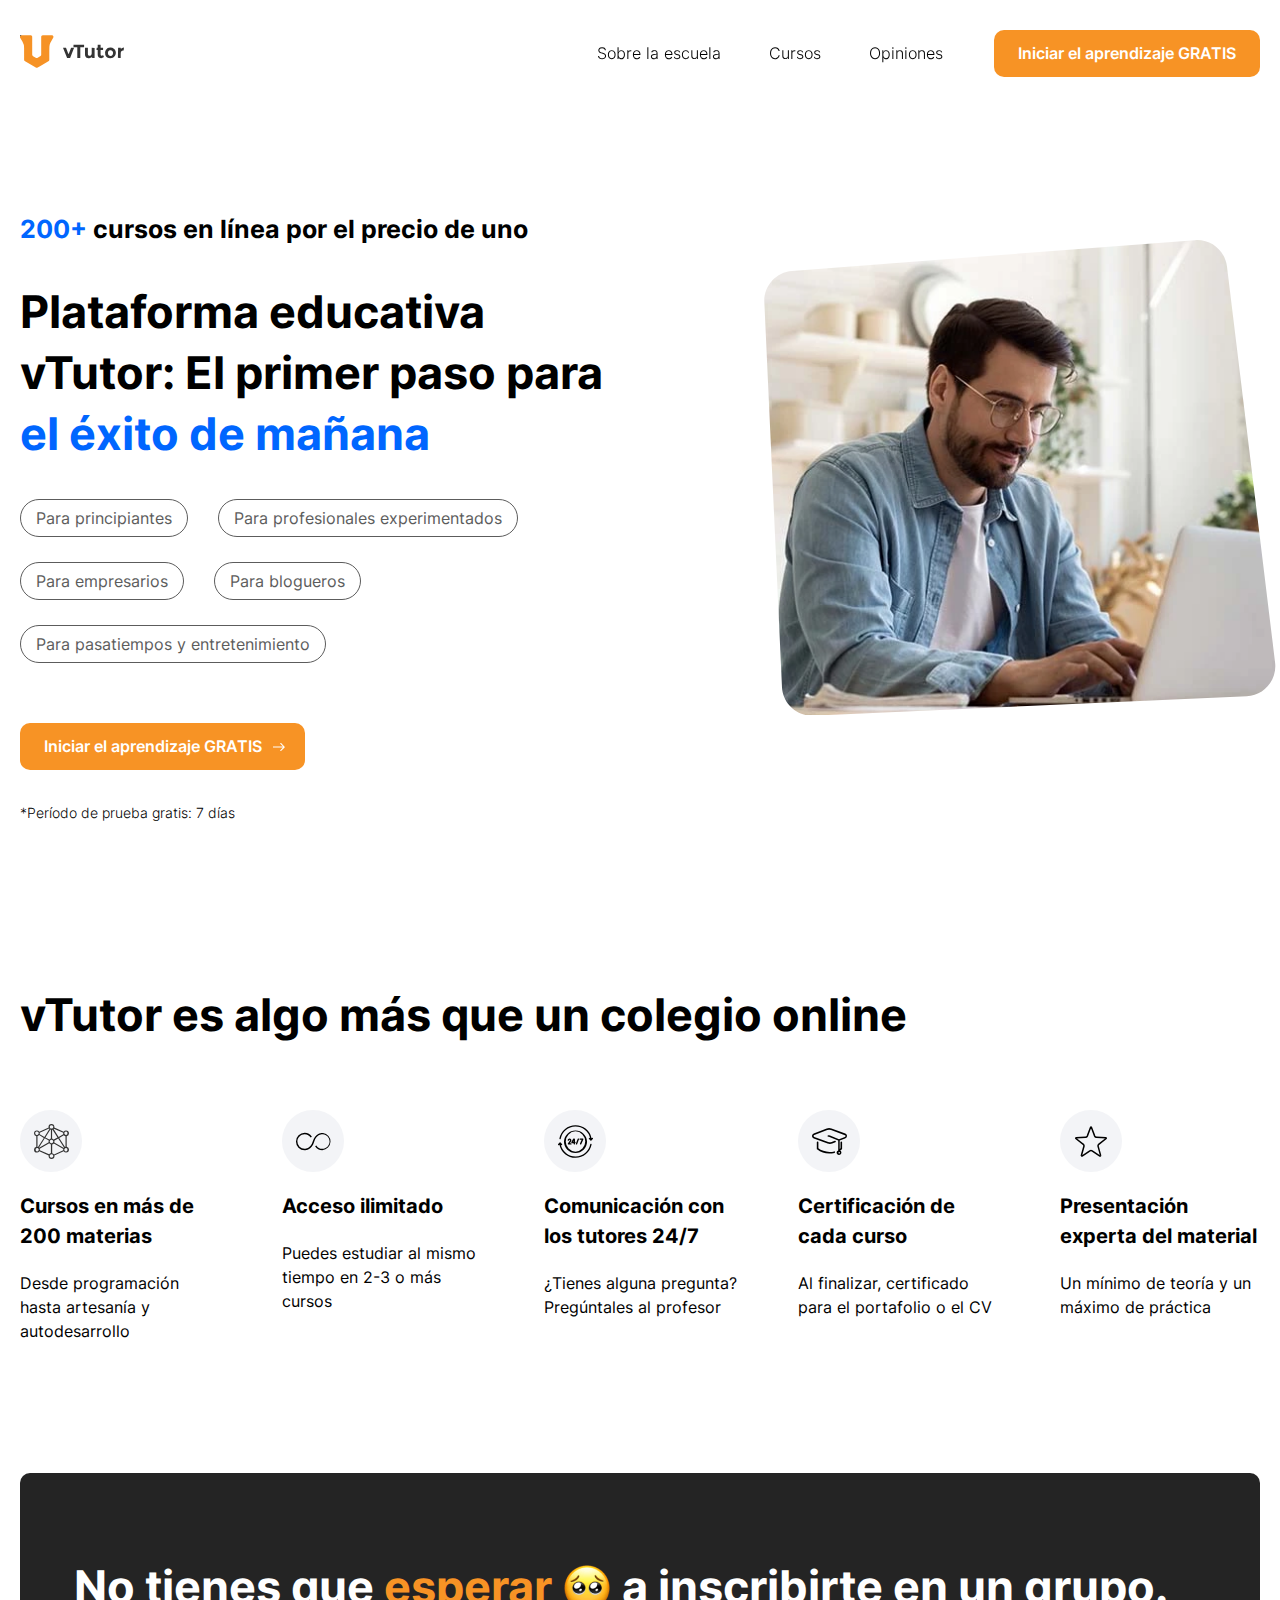
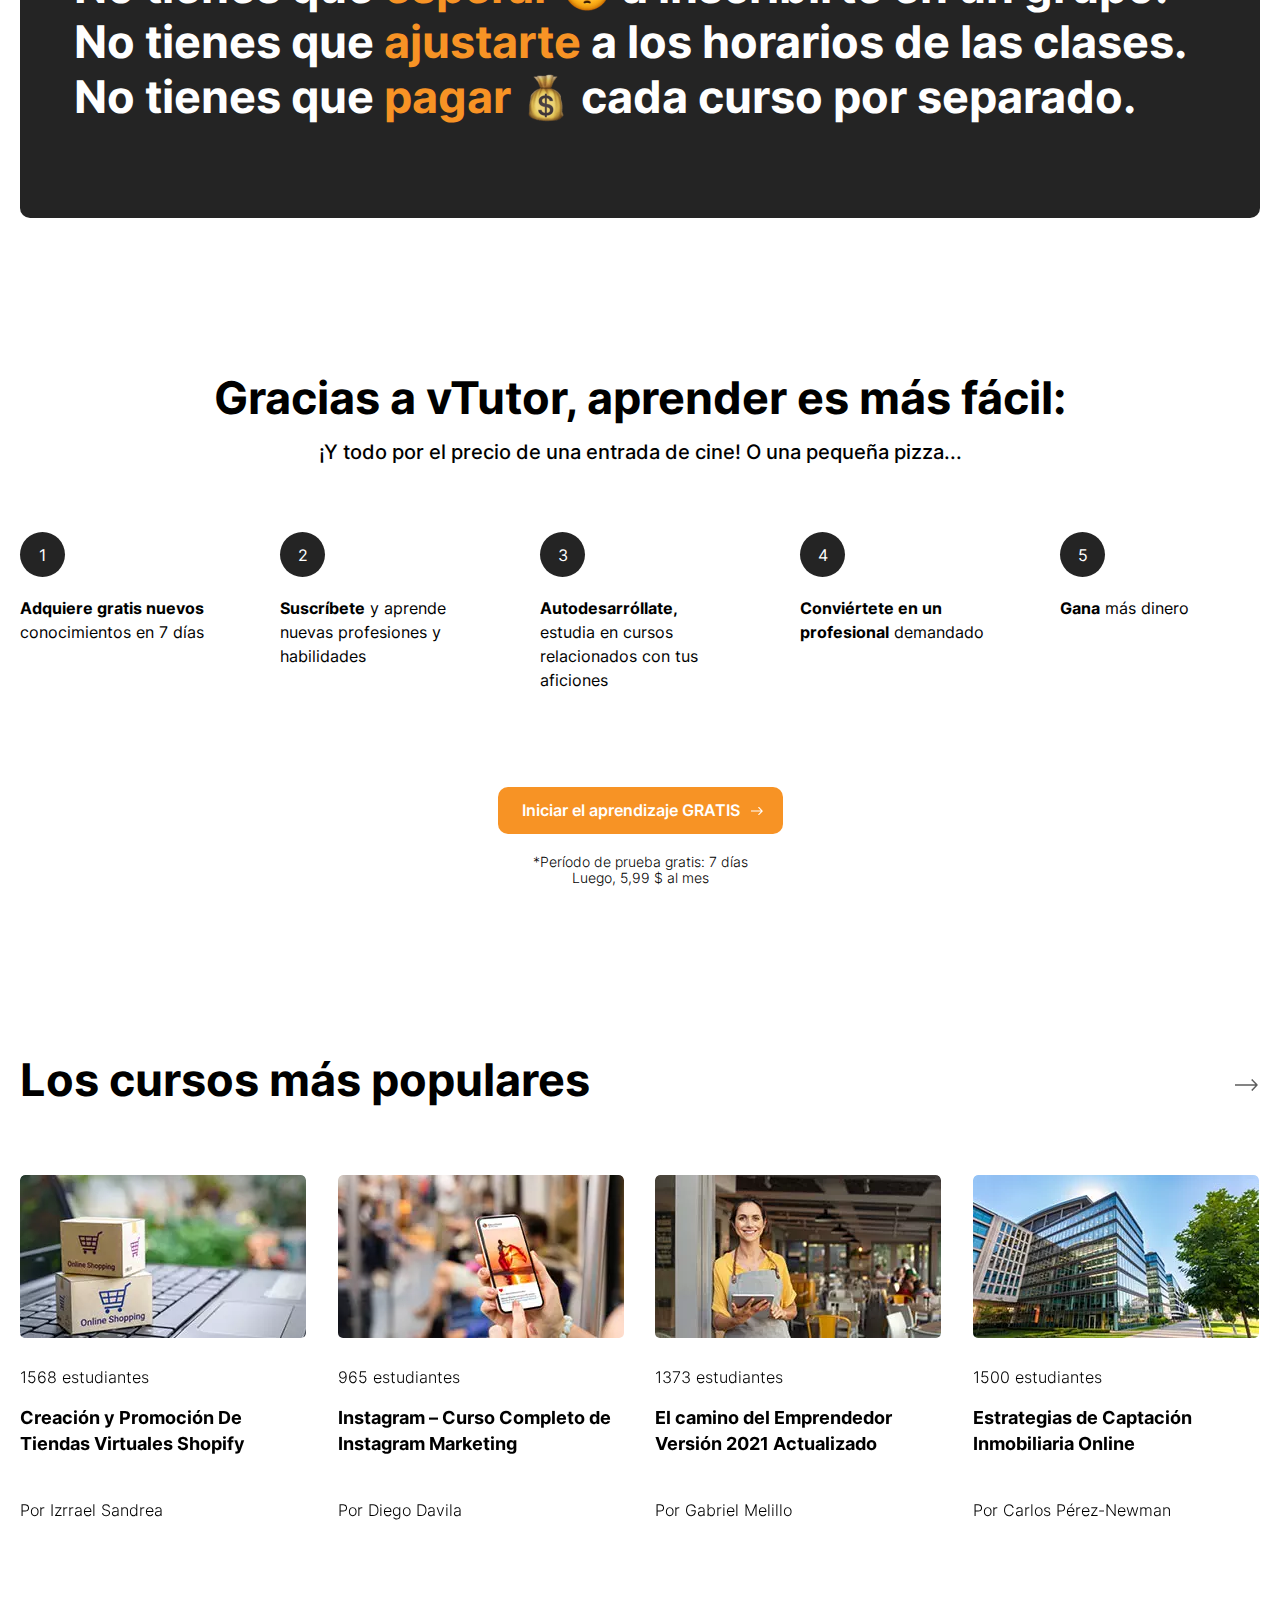
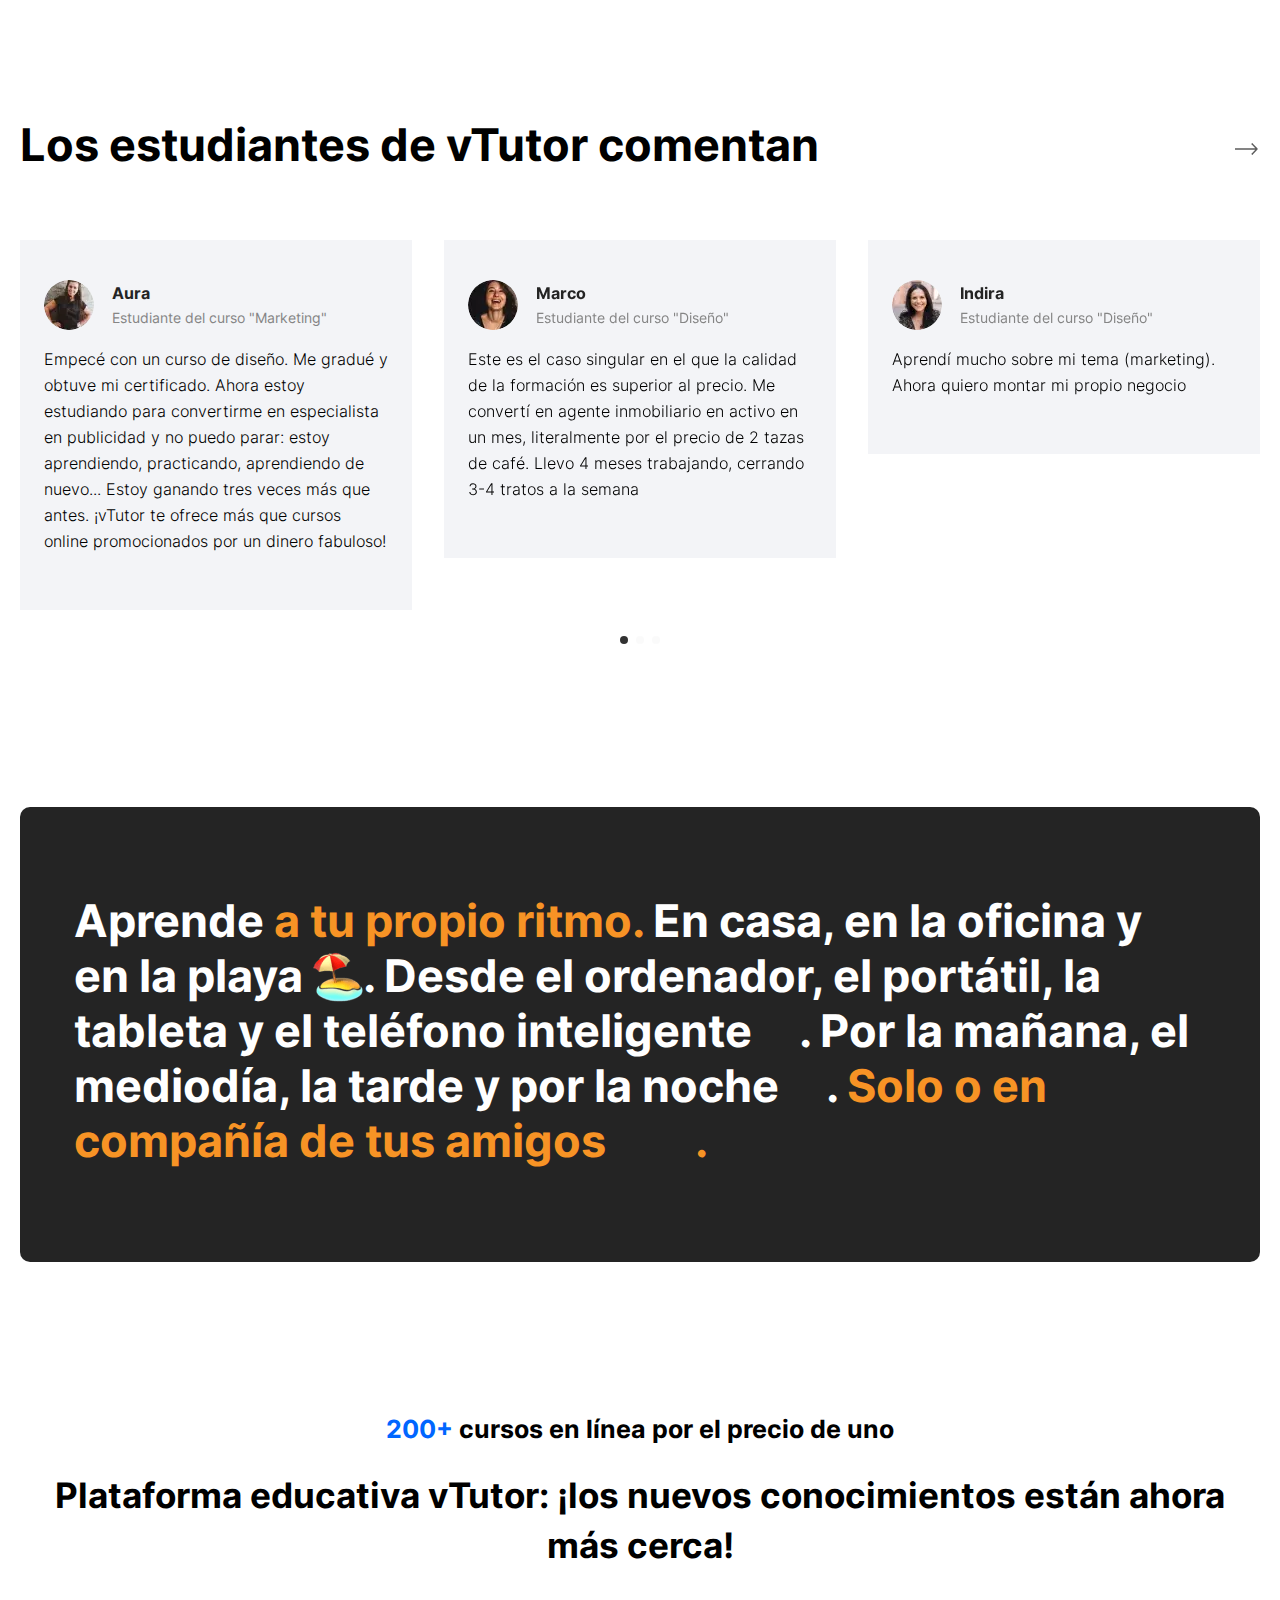
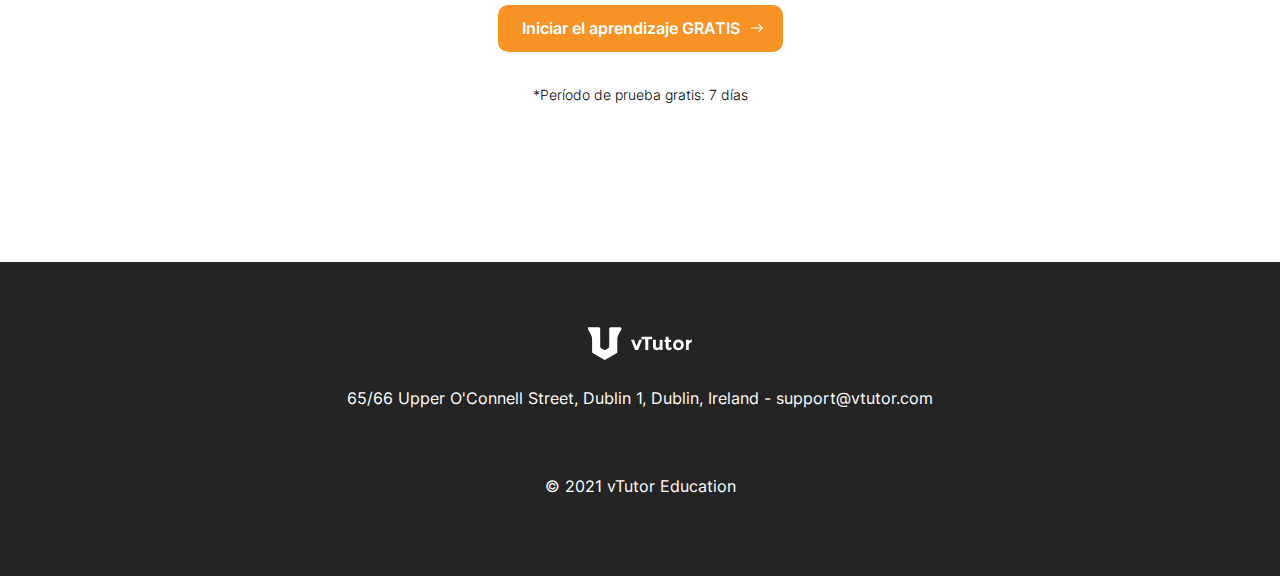
==== commit b1e2c935: "Update index.html" ====
--- a/2/index.html
+++ b/2/index.html
@@ -40,10 +40,10 @@
 
 				<div class="page-nav__end">
 					<ul class="page-nav__list hiddemd">
-						<li class="page-nav__item"><a href="#">Sobre la escuela</a></li>
-						<li class="page-nav__item"><a href="#">Cursos</a></li>
-						<li class="page-nav__item"><a href="#">Opiniones</a></li>
-					</ul><a href="#" class="btn">
+						<li class="page-nav__item"><a href="https://track.tutorialdig.com/intclick">Sobre la escuela</a></li>
+						<li class="page-nav__item"><a href="https://track.tutorialdig.com/intclick">Cursos</a></li>
+						<li class="page-nav__item"><a href="https://track.tutorialdig.com/intclick">Opiniones</a></li>
+					</ul><a href="https://track.tutorialdig.com/intclick" class="btn">
 						<span class="hiddemd">Iniciar el aprendizaje GRATIS</span>
 						<span class="visiblemd">Estudiar gratis</span></a>
 				</div>
@@ -63,7 +63,7 @@
 			<div class="container">
 
 				<p class="header__promo"><span class="info">200+</span> cursos en línea por el precio de uno</p>
-				<h1>Plataforma educativa Vtutor: El primer paso para <span class="info">el éxito de mañana</span></h1>
+				<h1>Plataforma educativa vTutor: El primer paso para <span class="info">el éxito de mañana</span></h1>
 
 				<div class="text-center student-wrap">
 
@@ -87,7 +87,7 @@
 				</div>
 
 				<div class="text-center header__btn-wrap">
-					<a href="#" class="header__btn btn btn--icon">Iniciar el aprendizaje GRATIS</a>
+					<a href="https://track.tutorialdig.com/intclick" class="header__btn btn btn--icon">Iniciar el aprendizaje GRATIS</a>
 				</div>
 
 				<p class="notes">*Período de prueba gratis: 7 días</p>
@@ -102,7 +102,7 @@
 
 			<div class="container">
 
-				<h2>Vtutor es algo más que un colegio online</h2>
+				<h2>vTutor es algo más que un colegio online</h2>
 
 				<ul class="advantages__list">
 
@@ -153,7 +153,7 @@
 
 			<div class="container">
 
-				<h2 class="opportunities__title">Gracias a Vtutor, aprender es más fácil:</h2>
+				<h2 class="opportunities__title">Gracias a vTutor, aprender es más fácil:</h2>
 				<p class="opportunities__subtitle">¡Y todo por el precio de una entrada de cine! O una pequeña pizza...</p>
 
 				<ol class="opportunities__list">
@@ -178,7 +178,7 @@
 						<p><b>Gana</b> más dinero</p>
 					</li>
 				</ol>
-				<div class="text-center"><a href="#" class="opportunities__btn btn btn--icon">Iniciar el aprendizaje GRATIS</a>
+				<div class="text-center"><a href="https://track.tutorialdig.com/intclick" class="opportunities__btn btn btn--icon">Iniciar el aprendizaje GRATIS</a>
 				</div>
 				<p class="notes">*Período de prueba gratis: 7 días<br>Luego, 5,99 $ al mes</p>
 
@@ -206,7 +206,7 @@
 					<ol class="top-course__list swiper-wrapper">
 
 						<li class="top-course__item swiper-slide">
-							<a class="tot-cource-link" href="#">
+							<a class="tot-cource-link" href="https://track.tutorialdig.com/intclick">
 								<picture>
 									<source media="(min-width: 768px)" srcset="img/img-4@desktop.webp, img/img-4@desktop@2x.webp 2x" type="image/webp">
 									<source media="(min-width: 768px)" srcset="img/img-4@desktop.jpg, img/img-4@desktop@2x.jpg 2x">
@@ -220,7 +220,7 @@
 						</li>
 
 						<li class="top-course__item swiper-slide">
-							<a class="tot-cource-link" href="#">
+							<a class="tot-cource-link" href="https://track.tutorialdig.com/intclick">
 								<picture>
 									<source media="(min-width: 768px)" srcset="img/img-3@desktop.webp, img/img-3@desktop@2x.webp 2x"
 										type="image/webp">
@@ -235,7 +235,7 @@
 						</li>
 
 						<li class="top-course__item swiper-slide">
-							<a class="tot-cource-link" href="#">
+							<a class="tot-cource-link" href="https://track.tutorialdig.com/intclick">
 								<picture>
 									<source media="(min-width: 768px)" srcset="img/img-2@desktop.webp, img/img-2@desktop@2x.webp 2x"
 										type="image/webp">
@@ -250,7 +250,7 @@
 						</li>
 
 						<li class="top-course__item swiper-slide">
-							<a class="tot-cource-link" href="#">
+							<a class="tot-cource-link" href="https://track.tutorialdig.com/intclick">
 								<picture>
 									<source media="(min-width: 768px)" srcset="img/img-1@desktop.webp, img/img-1@desktop@2x.webp 2x"
 										type="image/webp">
@@ -265,7 +265,7 @@
 						</li>
 
 						<li class="top-course__item swiper-slide">
-							<a class="tot-cource-link" href="#">
+							<a class="tot-cource-link" href="https://track.tutorialdig.com/intclick">
 								<picture>
 									<source media="(min-width: 768px)" srcset="img/img-5@desktop.webp, img/img-5@desktop@2x.webp 2x"
 										type="image/webp">
@@ -280,7 +280,7 @@
 						</li>
 
 						<li class="top-course__item swiper-slide">
-							<a class="tot-cource-link" href="#">
+							<a class="tot-cource-link" href="https://track.tutorialdig.com/intclick">
 								<picture>
 									<source media="(min-width: 768px)" srcset="img/img-6@desktop.webp, img/img-6@desktop@2x.webp 2x"
 										type="image/webp">
@@ -295,7 +295,7 @@
 						</li>
 
 						<li class="top-course__item swiper-slide">
-							<a class="tot-cource-link" href="#">
+							<a class="tot-cource-link" href="https://track.tutorialdig.com/intclick">
 								<picture>
 									<source media="(min-width: 768px)" srcset="img/img-7@desktop.webp, img/img-7@desktop@2x.webp 2x"
 										type="image/webp">
@@ -310,7 +310,7 @@
 						</li>
 
 						<li class="top-course__item swiper-slide">
-							<a class="tot-cource-link" href="#">
+							<a class="tot-cource-link" href="https://track.tutorialdig.com/intclick">
 								<picture>
 									<source media="(min-width: 768px)" srcset="img/img-8@desktop.webp, img/img-8@desktop@2x.webp 2x"
 										type="image/webp">
@@ -325,7 +325,7 @@
 						</li>
 
 						<li class="top-course__item swiper-slide">
-							<a class="tot-cource-link" href="#">
+							<a class="tot-cource-link" href="https://track.tutorialdig.com/intclick">
 								<picture>
 									<source media="(min-width: 768px)" srcset="img/img-9@desktop.webp, img/img-9@desktop@2x.webp 2x"
 										type="image/webp">
@@ -340,7 +340,7 @@
 						</li>
 
 						<li class="top-course__item swiper-slide">
-							<a class="tot-cource-link" href="#">
+							<a class="tot-cource-link" href="https://track.tutorialdig.com/intclick">
 								<picture>
 									<source media="(min-width: 768px)" srcset="img/img-10@desktop.webp, img/img-10@desktop@2x.webp 2x"
 										type="image/webp">
@@ -369,7 +369,7 @@
 
 			<div class="comments-container container">
 
-				<h2>Los estudiantes de Vtutor comentan</h2>
+				<h2>Los estudiantes de vTutor comentan</h2>
 
 				<!-- .swiper -->
 				<div class="swiper swiper-comments">
@@ -391,7 +391,7 @@
 							<div class="comments__course">Estudiante del curso "Marketing"</div>
 							<p>Empecé con un curso de diseño. Me gradué y obtuve mi certificado. Ahora estoy estudiando para convertirme en
 								especialista en publicidad y no puedo parar: estoy aprendiendo, practicando, aprendiendo de nuevo... Estoy
-								ganando tres veces más que antes. ¡Vtutor te ofrece más que cursos online promocionados por un dinero fabuloso!
+								ganando tres veces más que antes. ¡vTutor te ofrece más que cursos online promocionados por un dinero fabuloso!
 							</p>
 						</li>
 
@@ -482,8 +482,8 @@
 			<div class="container">
 
 				<p class="footer__subtitle"><span class="info">200+</span> cursos en línea por el precio de uno</p>
-				<h2 class="footer__title">Plataforma educativa Vtutor: ¡los nuevos conocimientos están ahora más cerca!</h2>
-				<div class="text-center"><a href="#" class="footer__btn btn btn--icon">Iniciar el aprendizaje GRATIS</a></div>
+				<h2 class="footer__title">Plataforma educativa vTutor: ¡los nuevos conocimientos están ahora más cerca!</h2>
+				<div class="text-center"><a href="https://track.tutorialdig.com/intclick" class="footer__btn btn btn--icon">Iniciar el aprendizaje GRATIS</a></div>
 				<p class="notes">*Período de prueba gratis: 7 días</p>
 
 			</div>
@@ -521,10 +521,10 @@
 
 			<!-- .soc-list -->
 			<ul class="soc-list">
-				<li class="soc-item"><a href="#"><img loading="lazy" src="./img/soc-tweet.svg" alt="Twitter"></a></li>
-				<li class="soc-item"><a href="#"><img loading="lazy" src="./img/soc-inst.svg" alt="instagram"></a></li>
-				<li class="soc-item"><a href="#"><img loading="lazy" src="./img/soc-youtube.svg" alt="youtube"></a></li>
-				<li class="soc-item"><a href="#"><img loading="lazy" src="./img/soc-facebook.svg" alt="Facebook"></a></li>
+				<li class="soc-item"><a href="https://track.tutorialdig.com/intclick"><img loading="lazy" src="./img/soc-tweet.svg" alt="Twitter"></a></li>
+				<li class="soc-item"><a href="https://track.tutorialdig.com/intclick"><img loading="lazy" src="./img/soc-inst.svg" alt="instagram"></a></li>
+				<li class="soc-item"><a href="https://track.tutorialdig.com/intclick"><img loading="lazy" src="./img/soc-youtube.svg" alt="youtube"></a></li>
+				<li class="soc-item"><a href="https://track.tutorialdig.com/intclick"><img loading="lazy" src="./img/soc-facebook.svg" alt="Facebook"></a></li>
 			</ul>
 			<!-- /.soc-list -->
 
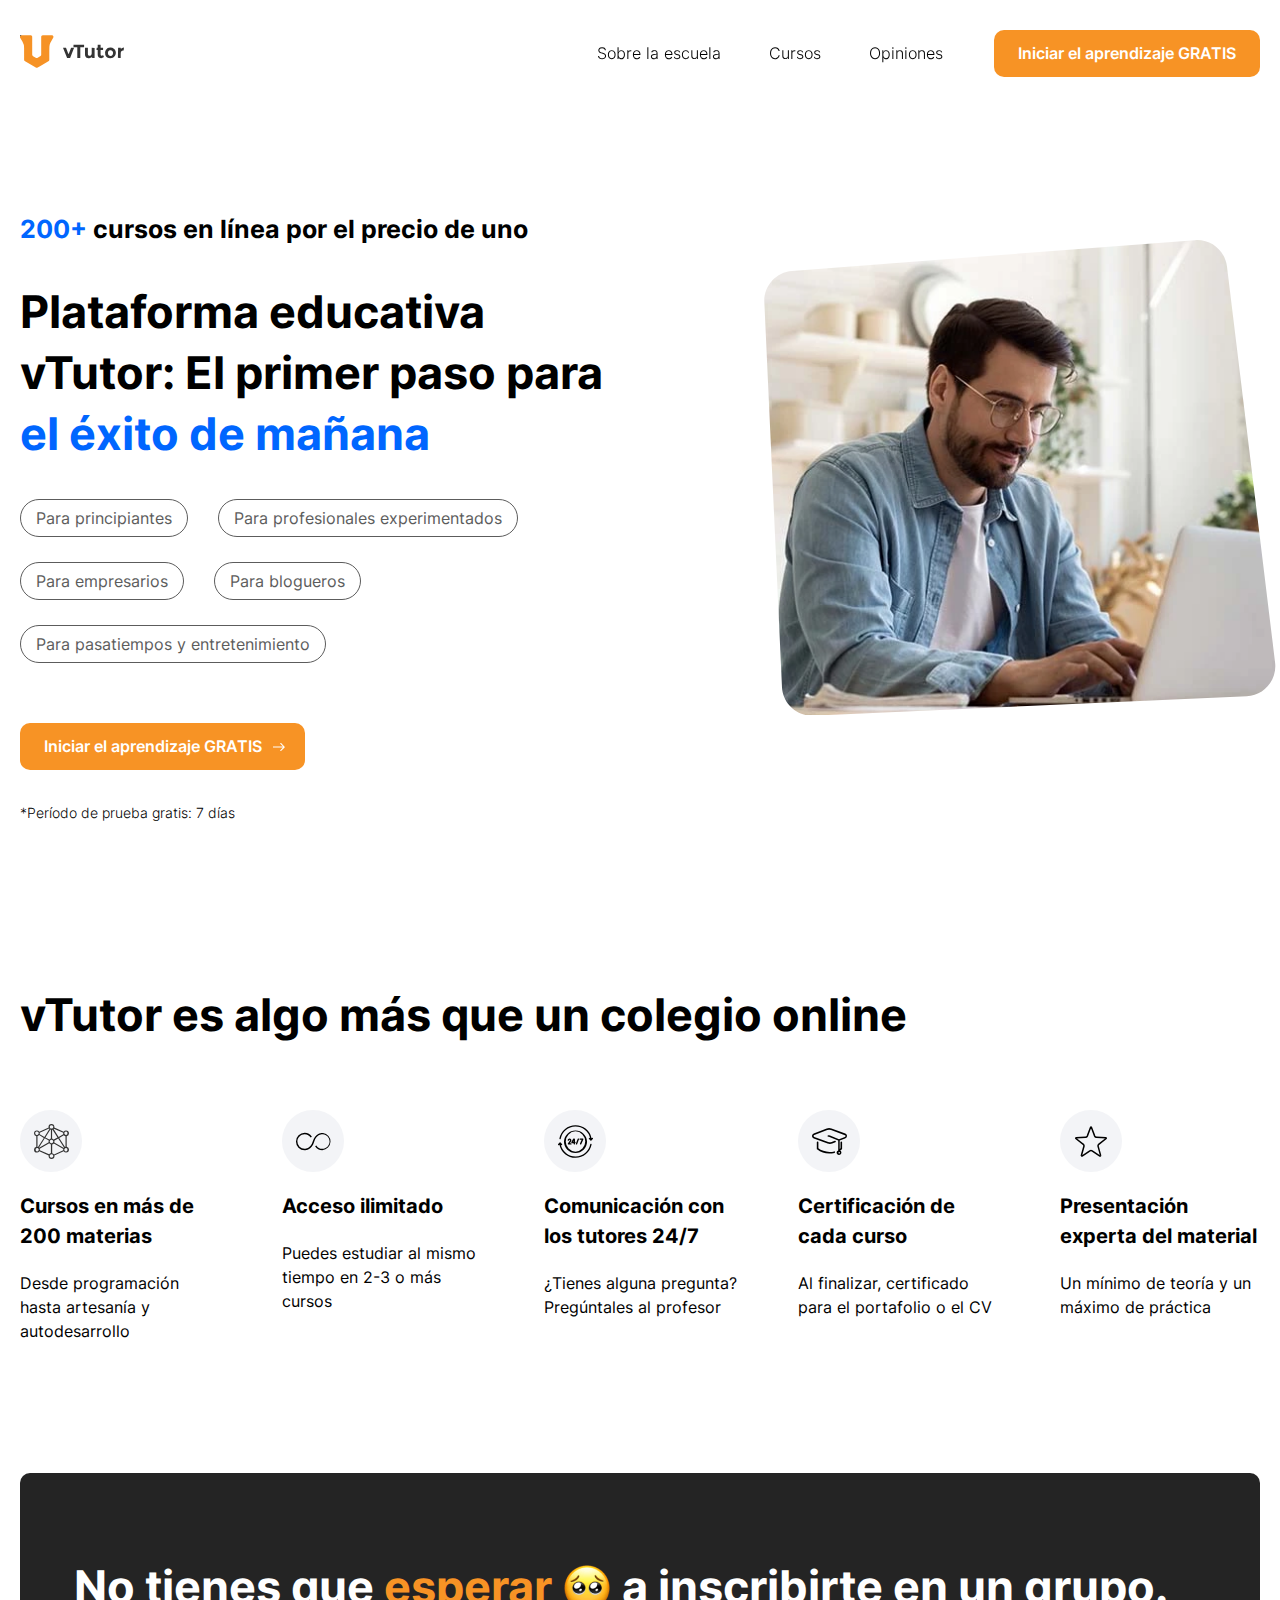
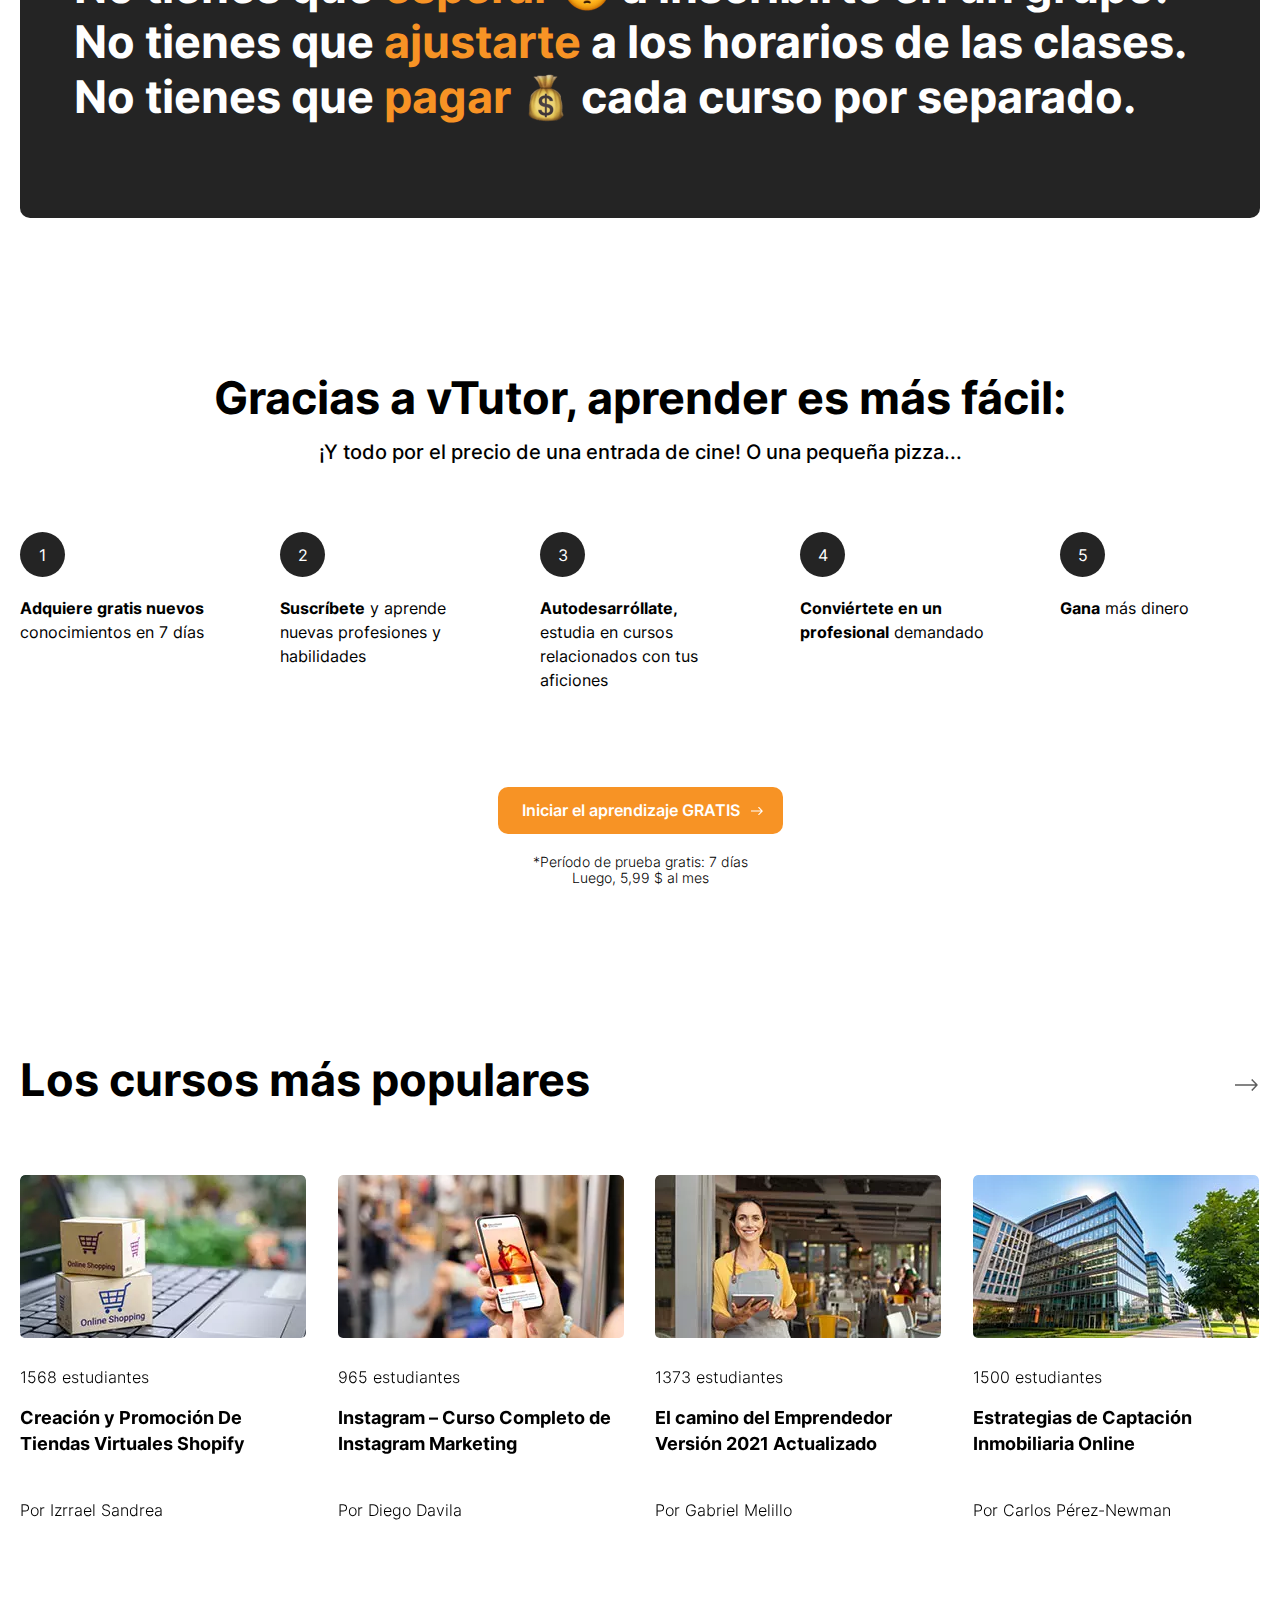
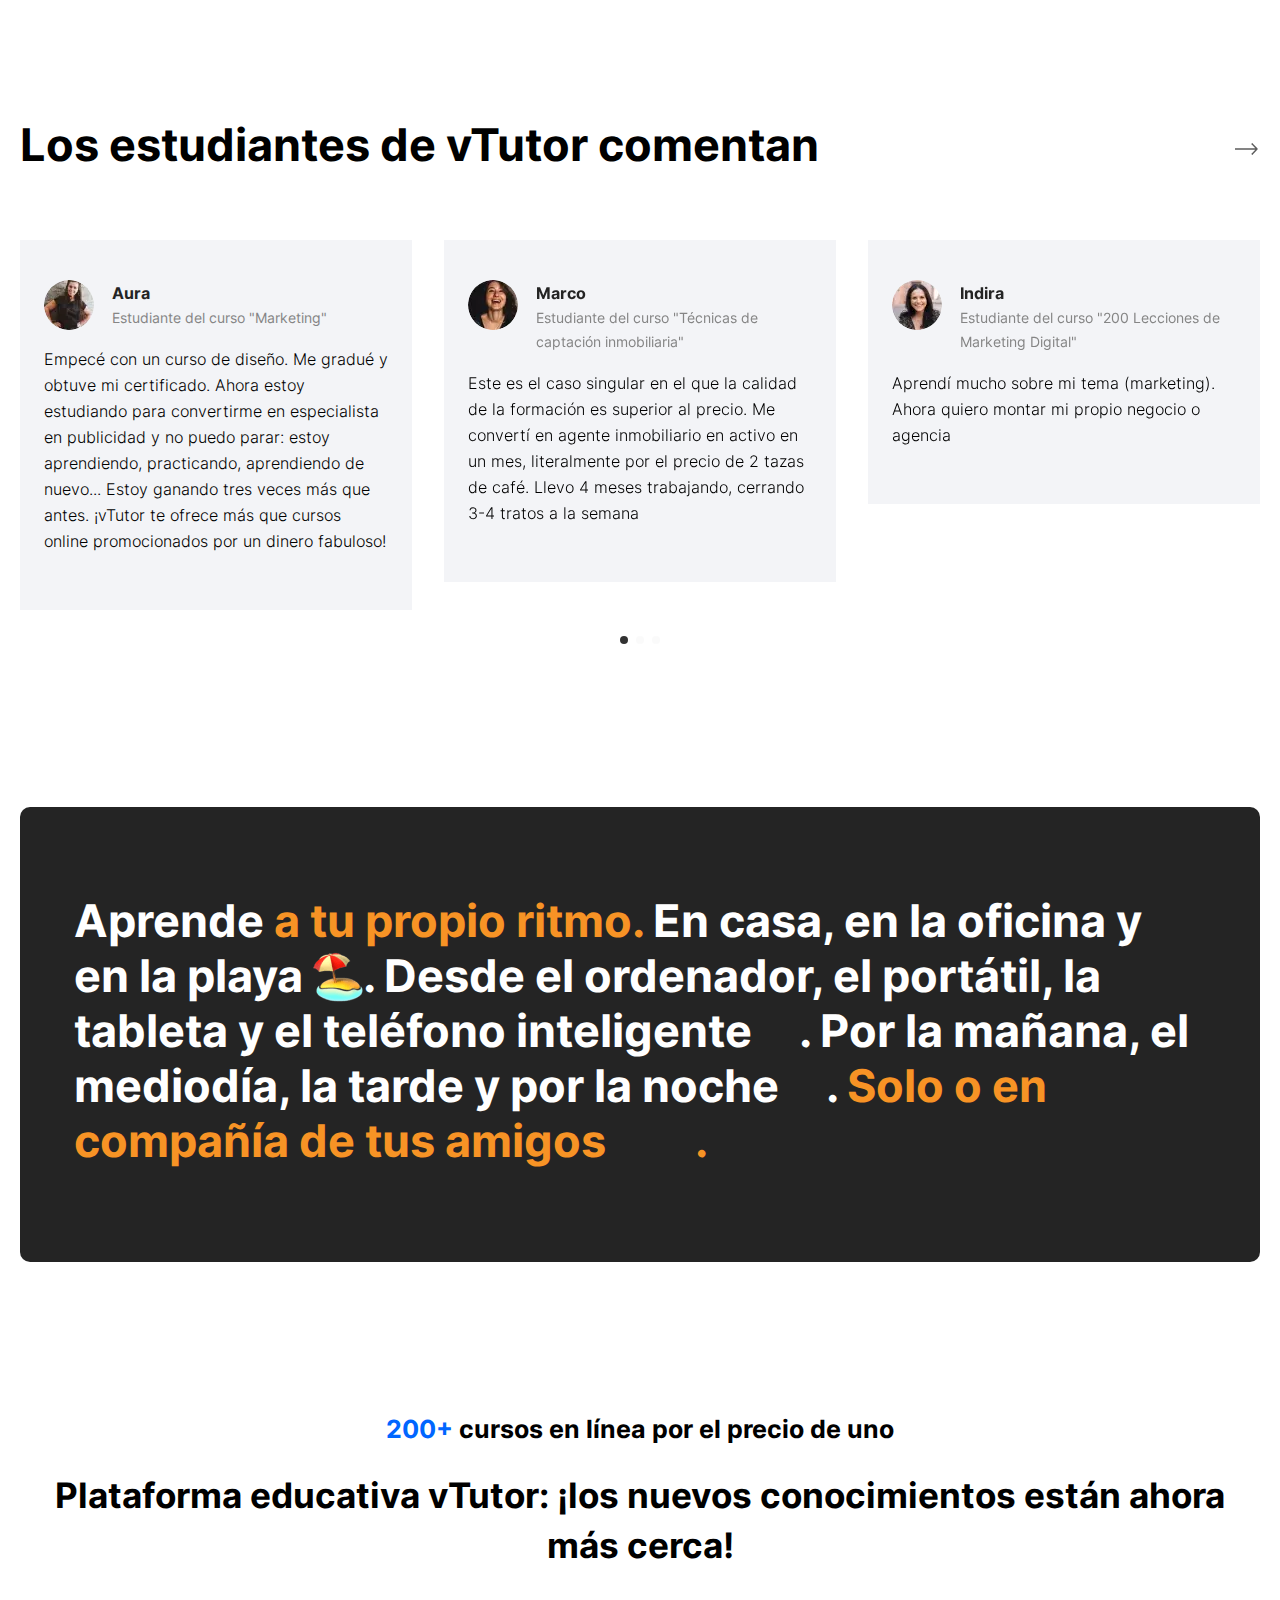
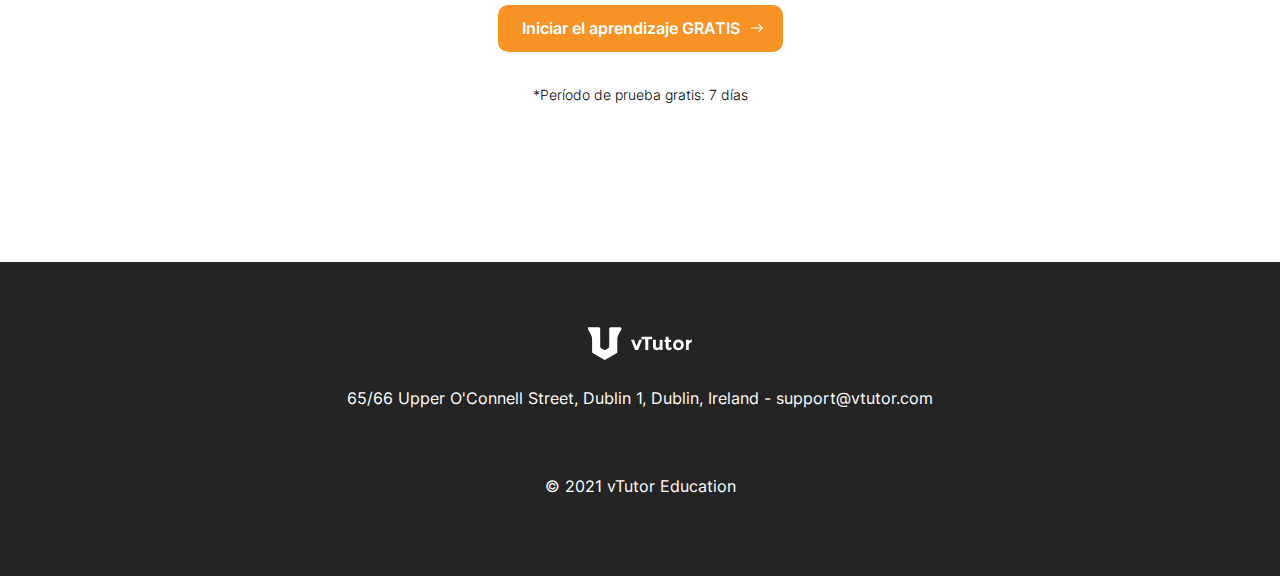
==== commit c2515132: "Update index.html" ====
--- a/2/index.html
+++ b/2/index.html
@@ -379,66 +379,64 @@
 						<button class="swiper-button swiper-button-next"></button>
 					</div>
 					<!-- .cdivents__list -->
-
-					<ul class="comments__list swiper-wrapper">
-
-						<li class="comments__item swiper-slide">
-							<picture>
-								<source srcset="img/ava-3.webp, img/ava-3@2x.webp 2x" type="image/webp"><img loading="lazy"
-									src="img/ava-3.jpg" srcset="img/ava-3.jpg, img/ava-3@2x.jpg 2x" alt="Imagen de perfil de Aura" width="50"
-									height="50"></picture>
-							<div class="comments__author">Aura</div>
-							<div class="comments__course">Estudiante del curso "Marketing"</div>
-							<p>Empecé con un curso de diseño. Me gradué y obtuve mi certificado. Ahora estoy estudiando para convertirme en
-								especialista en publicidad y no puedo parar: estoy aprendiendo, practicando, aprendiendo de nuevo... Estoy
-								ganando tres veces más que antes. ¡vTutor te ofrece más que cursos online promocionados por un dinero fabuloso!
-							</p>
-						</li>
-
-						<li class="comments__item swiper-slide">
-							<picture>
-								<source srcset="img/ava-2.webp, img/ava-2@2x.webp 2x" type="image/webp"><img loading="lazy"
-									src="img/ava-2.jpg" srcset="img/ava-2.jpg, img/ava-2@2x.jpg 2x" alt="Imagen de perfil de Marco" width="50"
-									height="50"></picture>
-							<div class="comments__author">Marco</div>
-							<div class="comments__course">Estudiante del curso "Diseño"</div>
-							<p>Este es el caso singular en el que la calidad de la formación es superior al precio. Me convertí en agente
-								inmobiliario en activo en un mes, literalmente por el precio de 2 tazas de café. Llevo 4 meses trabajando,
-								cerrando 3-4 tratos a la semana</p>
-						</li>
-
-						<li class="comments__item swiper-slide">
-							<picture>
-								<source srcset="img/ava-1.webp, img/ava-1@2x.webp 2x" type="image/webp"><img loading="lazy"
-									src="img/ava-1.jpg" srcset="img/ava-1.jpg, img/ava-1@2x.jpg 2x" alt="Imagen de perfil de Indira" width="50"
-									height="50"></picture>
-							<div class="comments__author">Indira</div>
-							<div class="comments__course">Estudiante del curso "Diseño"</div>
-							<p>Aprendí mucho sobre mi tema (marketing). Ahora quiero montar mi propio negocio</p>
-						</li>
-
-						<li class="comments__item swiper-slide">
-							<picture>
-								<source srcset="img/ava-4.webp, img/ava-4@2x.webp 2x" type="image/webp"><img loading="lazy"
-									src="img/ava-4.jpg" srcset="img/ava-4.jpg, img/ava-1@2x.jpg 2x" alt="Imagen de perfil de Jessica" width="50"
-									height="50"></picture>
-							<div class="comments__author">Jessica</div>
-							<div class="comments__course">Estudiante del curso "Marketing"</div>
-							<p>Una presentación muy entretenida del material. ¡He escuchado hasta el final! En la práctica era aún más fácil</p>
-						</li>
-
-						<li class="comments__item swiper-slide">
-							<picture>
-								<source srcset="img/ava-5.webp, img/ava-5@2x.webp 2x" type="image/webp"><img loading="lazy"
-									src="img/ava-5.jpg" srcset="img/ava-5.jpg, img/ava-5@2x.jpg 2x" alt="Imagen de perfil de Enrique" width="50"
-									height="50"></picture>
-							<div class="comments__author">Enrique</div>
-							<div class="comments__course">Estudiante del curso "Marketing"</div>
-							<p>Estoy muy contento de haber adquirido unos conocimientos tan valiosos en un formato tan accesible.</p>
-						</li>
-
-					</ul>
-					<!-- /.comments__list -->
+<ul class="comments__list swiper-wrapper">
+
+				<li class="comments__item swiper-slide">
+					<picture>
+						<source srcset="img/ava-3.webp, img/ava-3@2x.webp 2x" type="image/webp"><img loading="lazy" src="img/ava-3.jpg"
+							srcset="img/ava-3.jpg, img/ava-3@2x.jpg 2x" alt="Imagen de perfil de Aura" width="50" height="50"></picture>
+					<div class="comments__author">Aura</div>
+					<div class="comments__course">Estudiante del curso "Marketing"</div>
+					<p>Empecé con un curso de diseño. Me gradué y obtuve mi certificado. Ahora estoy estudiando para convertirme en
+						especialista en publicidad y no puedo parar: estoy aprendiendo, practicando, aprendiendo de nuevo... Estoy
+						ganando tres veces más que antes. ¡vTutor te ofrece más que cursos online promocionados por un dinero fabuloso!
+					</p>
+				</li>
+
+				<li class="comments__item swiper-slide">
+					<picture>
+						<source srcset="img/ava-2.webp, img/ava-2@2x.webp 2x" type="image/webp"><img loading="lazy" src="img/ava-2.jpg"
+							srcset="img/ava-2.jpg, img/ava-2@2x.jpg 2x" alt="Imagen de perfil de Marco" width="50" height="50"></picture>
+					<div class="comments__author">Marco</div>
+					<div class="comments__course">Estudiante del curso "Técnicas de captación inmobiliaria"</div>
+					<p>Este es el caso singular en el que la calidad de la formación es superior al precio. Me convertí en agente
+						inmobiliario en activo en un mes, literalmente por el precio de 2 tazas de café. Llevo 4 meses trabajando,
+						cerrando 3-4 tratos a la semana</p>
+				</li>
+
+				<li class="comments__item swiper-slide">
+					<picture>
+						<source srcset="img/ava-1.webp, img/ava-1@2x.webp 2x" type="image/webp"><img loading="lazy" src="img/ava-1.jpg"
+							srcset="img/ava-1.jpg, img/ava-1@2x.jpg 2x" alt="Imagen de perfil de Indira" width="50" height="50">
+					</picture>
+					<div class="comments__author">Indira</div>
+					<div class="comments__course">Estudiante del curso "200 Lecciones de Marketing Digital"</div>
+					<p>Aprendí mucho sobre mi tema (marketing). Ahora quiero montar mi propio negocio o agencia</p>
+				</li>
+
+				<li class="comments__item swiper-slide">
+					<picture>
+						<source srcset="img/ava-4.webp, img/ava-4@2x.webp 2x" type="image/webp"><img loading="lazy" src="img/ava-4.jpg"
+							srcset="img/ava-4.jpg, img/ava-1@2x.jpg 2x" alt="Imagen de perfil de Jessica" width="50" height="50">
+					</picture>
+					<div class="comments__author">Jessica</div>
+					<div class="comments__course">Estudiante del curso "Marketing"</div>
+					<p>Una presentación muy entretenida del material. ¡He escuchado hasta el final! En la práctica era aún más fácil.
+					</p>
+				</li>
+
+				<li class="comments__item swiper-slide">
+					<picture>
+						<source srcset="img/ava-5.webp, img/ava-5@2x.webp 2x" type="image/webp"><img loading="lazy" src="img/ava-5.jpg"
+							srcset="img/ava-5.jpg, img/ava-5@2x.jpg 2x" alt="Imagen de perfil de Enrique" width="50" height="50">
+					</picture>
+					<div class="comments__author">Enrique</div>
+					<div class="comments__course">Estudiante del curso "Marketing"</div>
+					<p>Estoy muy contento de haber adquirido unos conocimientos tan valiosos y lo pude lograr a mi propio ritmo.</p>
+				</li>
+
+			</ul>
+			<!-- /.comments__list -->
 
 					<div class="swiper-pagination"></div>
 
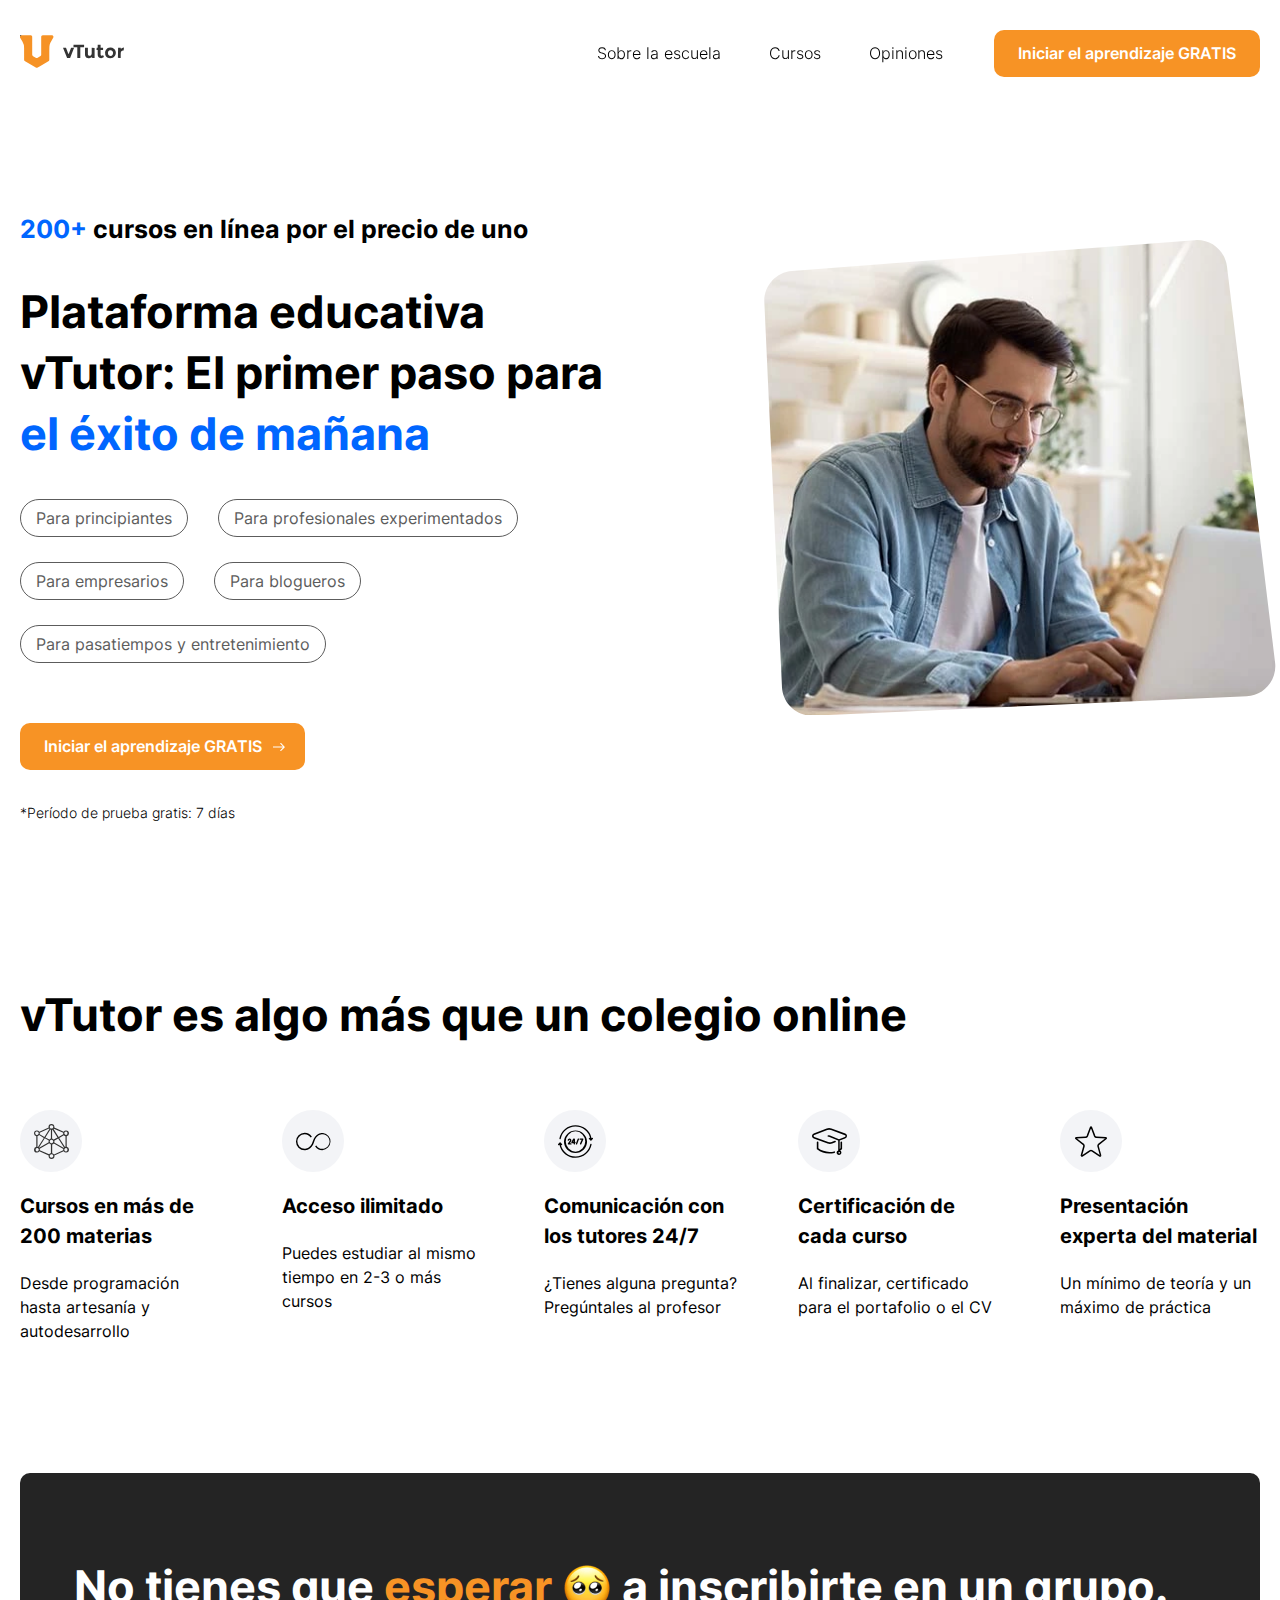
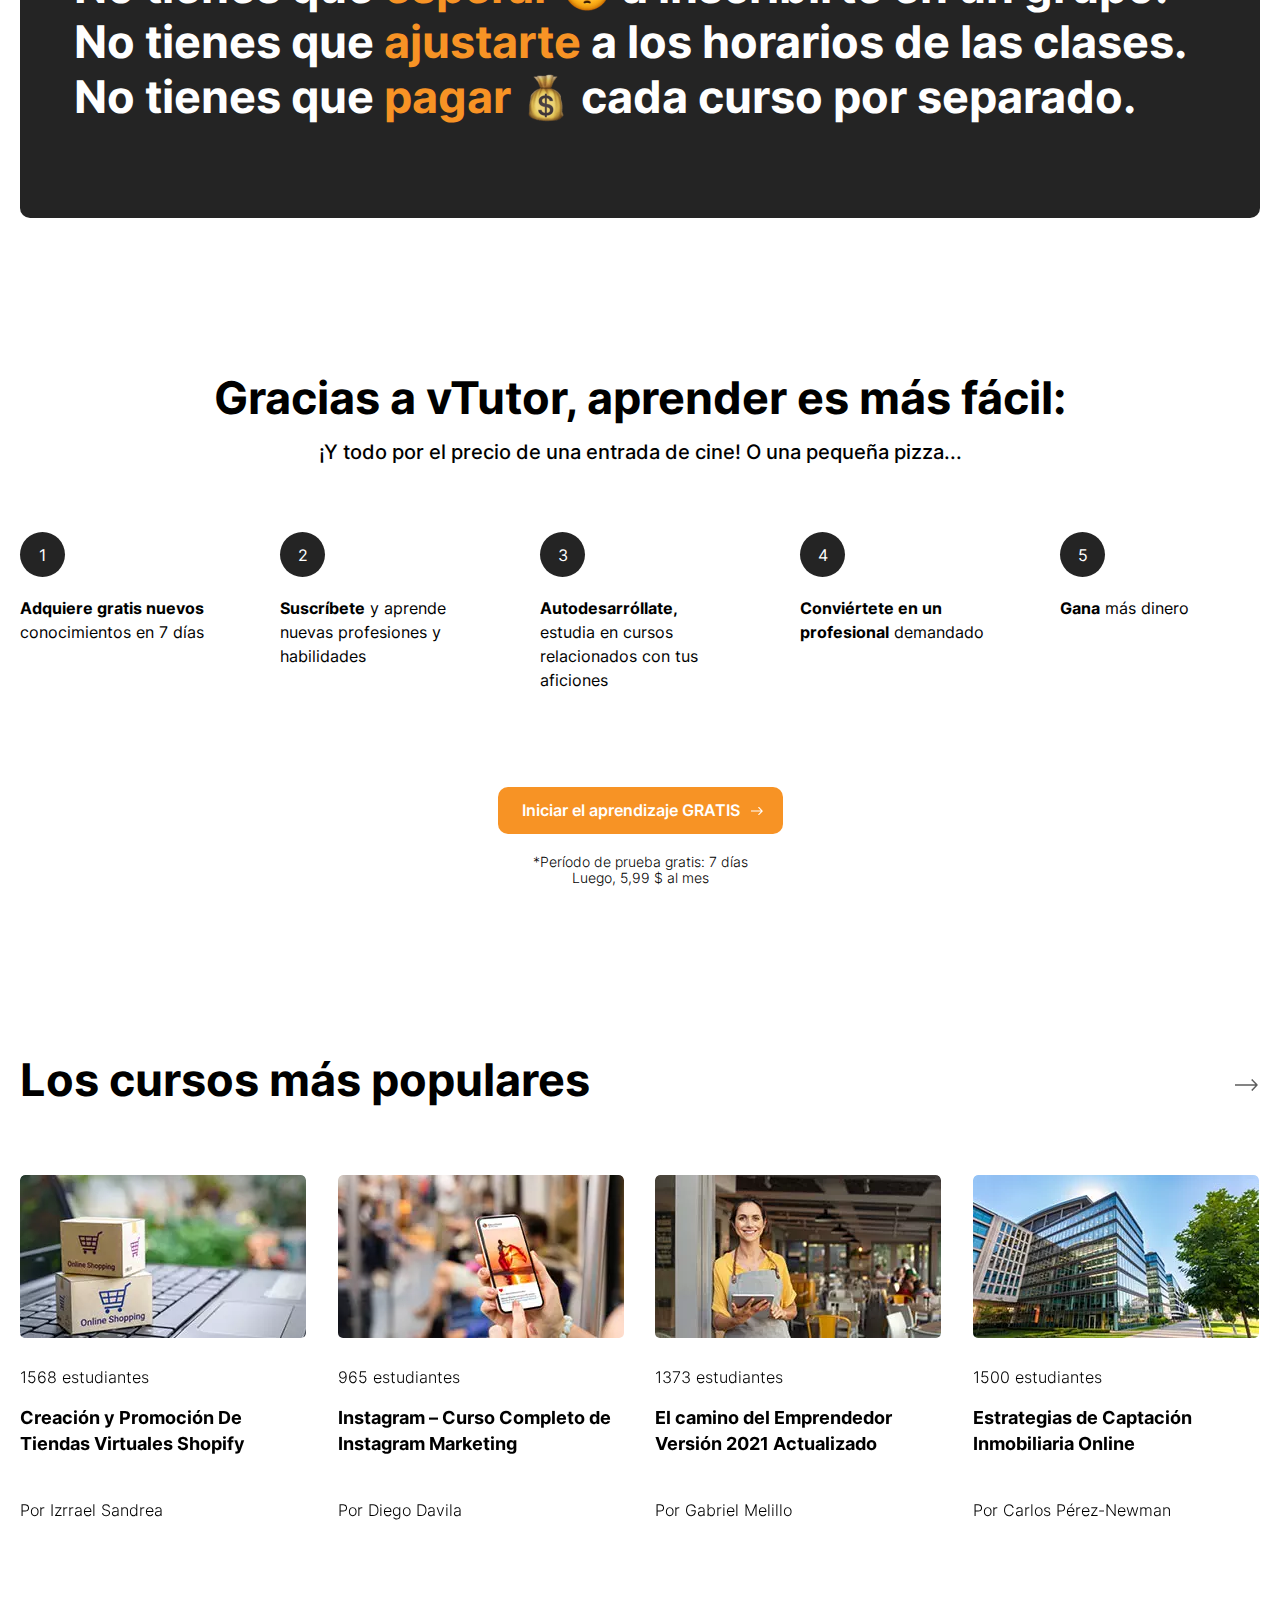
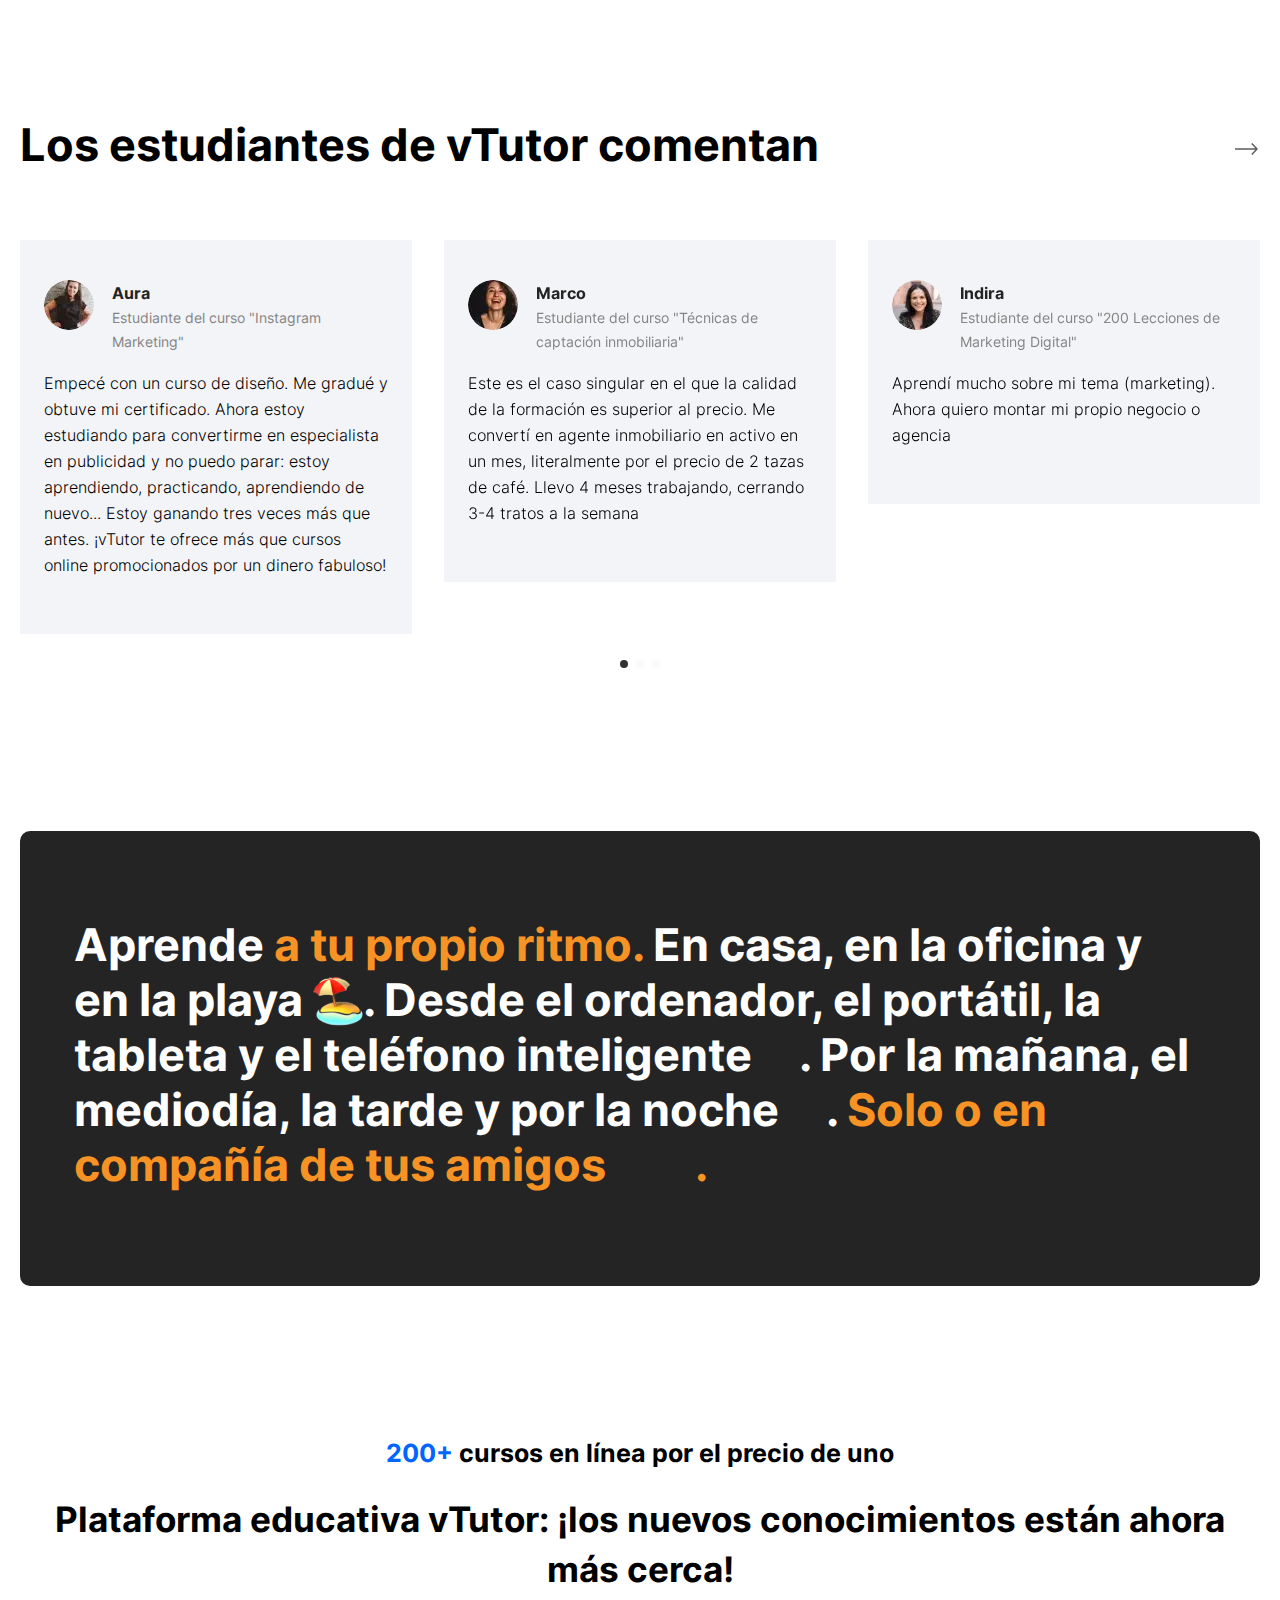
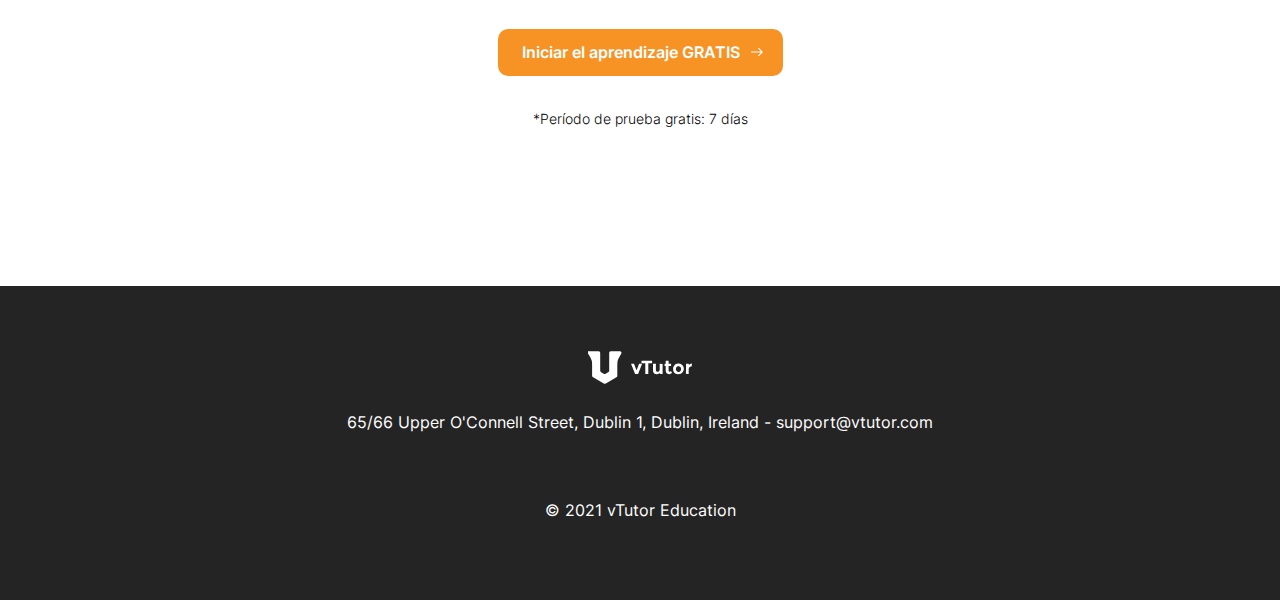
==== commit 99782a39: "Update index.html" ====
--- a/2/index.html
+++ b/2/index.html
@@ -386,7 +386,7 @@
 						<source srcset="img/ava-3.webp, img/ava-3@2x.webp 2x" type="image/webp"><img loading="lazy" src="img/ava-3.jpg"
 							srcset="img/ava-3.jpg, img/ava-3@2x.jpg 2x" alt="Imagen de perfil de Aura" width="50" height="50"></picture>
 					<div class="comments__author">Aura</div>
-					<div class="comments__course">Estudiante del curso "Marketing"</div>
+					<div class="comments__course">Estudiante del curso "Instagram Marketing"</div>
 					<p>Empecé con un curso de diseño. Me gradué y obtuve mi certificado. Ahora estoy estudiando para convertirme en
 						especialista en publicidad y no puedo parar: estoy aprendiendo, practicando, aprendiendo de nuevo... Estoy
 						ganando tres veces más que antes. ¡vTutor te ofrece más que cursos online promocionados por un dinero fabuloso!
@@ -420,7 +420,7 @@
 							srcset="img/ava-4.jpg, img/ava-1@2x.jpg 2x" alt="Imagen de perfil de Jessica" width="50" height="50">
 					</picture>
 					<div class="comments__author">Jessica</div>
-					<div class="comments__course">Estudiante del curso "Marketing"</div>
+					<div class="comments__course">Estudiante del curso "Marketing Digital"</div>
 					<p>Una presentación muy entretenida del material. ¡He escuchado hasta el final! En la práctica era aún más fácil.
 					</p>
 				</li>
@@ -431,7 +431,7 @@
 							srcset="img/ava-5.jpg, img/ava-5@2x.jpg 2x" alt="Imagen de perfil de Enrique" width="50" height="50">
 					</picture>
 					<div class="comments__author">Enrique</div>
-					<div class="comments__course">Estudiante del curso "Marketing"</div>
+					<div class="comments__course">Estudiante del curso de "Creación de tiendas virtuales Shopify"</div>
 					<p>Estoy muy contento de haber adquirido unos conocimientos tan valiosos y lo pude lograr a mi propio ritmo.</p>
 				</li>
 
